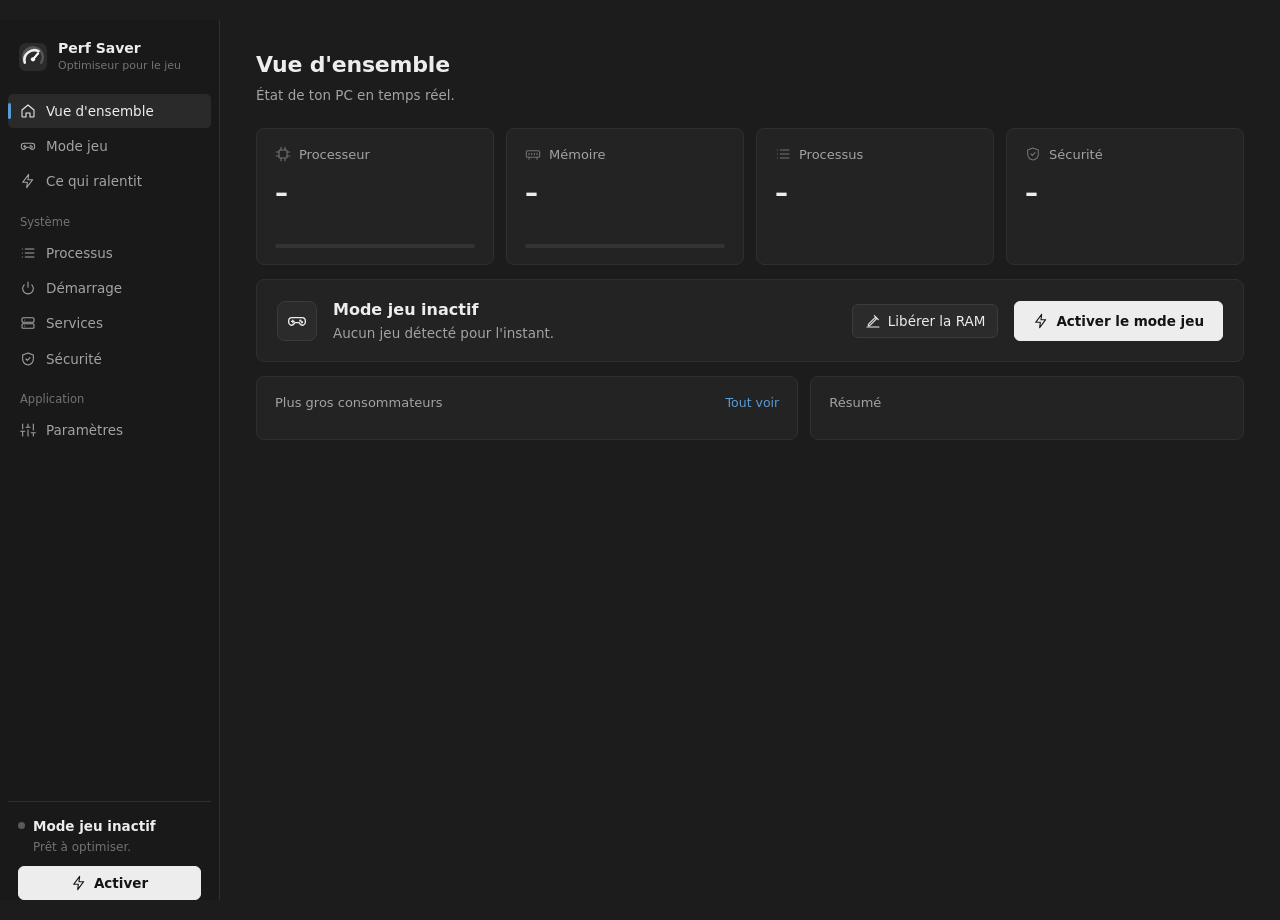
==== ui/index.html @ e9454c26 "Perf Saver 1.1.1 : design sobre, adresse du site - App : palette neutre façon Windows 11 (gris), un " ====
<!doctype html>
<html lang="fr">
<head>
<meta charset="utf-8">
<meta name="viewport" content="width=device-width, initial-scale=1">
<title>Perf Saver</title>
<style>
:root{
  --bg:#1c1c1c;--side:#191919;--panel:#232323;--panel2:#2b2b2b;--hover:#303030;--line:#2f2f2f;--line2:#3b3b3b;
  --text:#ededed;--mute:#a3a3a3;--dim:#737373;
  --acc:#5b9bd5;--acc-d:#4a86bf;--acc-bg:rgba(91,155,213,.12);
  --good:#4caf6e;--warn:#d9a441;--warn-bg:rgba(217,164,65,.1);--bad:#e5484d;--bad-bg:rgba(229,72,77,.1);
  --r:8px;
}
*{box-sizing:border-box}
html,body{margin:0;height:100%;background:var(--bg);color:var(--text);font:13.5px/1.5 "Segoe UI Variable Text","Segoe UI",system-ui,sans-serif;overflow:hidden;-webkit-font-smoothing:antialiased}
::selection{background:var(--acc-bg)}
::-webkit-scrollbar{width:10px;height:10px}::-webkit-scrollbar-thumb{background:#3a3a3a;border-radius:10px;border:3px solid var(--bg)}::-webkit-scrollbar-track{background:transparent}
svg.i{width:16px;height:16px;flex:none;fill:none;stroke:currentColor;stroke-width:1.6;stroke-linecap:round;stroke-linejoin:round}
button{font:inherit;color:var(--text);cursor:pointer;border:1px solid var(--line2);background:var(--panel2);padding:6px 12px;border-radius:6px;display:inline-flex;align-items:center;gap:7px;transition:background .12s,border-color .12s}
button:hover{background:var(--hover)}
button.pri{background:#ededed;color:#141414;border-color:#ededed;font-weight:600}
button.pri:hover{background:#ffffff;border-color:#ffffff}
button.ghost{background:transparent;border-color:transparent;color:var(--mute)}
button.ghost:hover{color:var(--text);background:var(--hover)}
button.danger{color:#f08a8d}
button.danger:hover{background:var(--bad-bg);border-color:#5a3436}
button.sm{padding:3px 9px;font-size:12px;border-radius:5px}
button.icon{padding:5px;border-radius:5px}
button:disabled{opacity:.5;cursor:default}
button:focus-visible,input:focus-visible,select:focus-visible{outline:2px solid var(--acc);outline-offset:1px}
input[type=text]{background:var(--panel);border:1px solid var(--line2);color:var(--text);padding:6px 10px 6px 32px;border-radius:6px;font:inherit;width:260px;outline:none}
input[type=text]:focus{border-color:var(--acc)}
select{background:var(--panel);border:1px solid var(--line2);color:var(--text);padding:6px 10px;border-radius:6px;font:inherit;outline:none}
.app{display:grid;grid-template-columns:220px 1fr;height:100vh}

nav{background:var(--side);border-right:1px solid var(--line);padding:16px 8px;display:flex;flex-direction:column;gap:1px}
.brand{display:flex;align-items:center;gap:10px;padding:2px 10px 18px}
.brand b{font-size:14px;font-weight:600}
.brand small{display:block;color:var(--dim);font-size:11px;font-weight:400;margin-top:-1px}
.navlbl{color:var(--dim);font-size:11.5px;font-weight:500;padding:14px 12px 4px}
nav a{position:relative;display:flex;align-items:center;gap:10px;padding:7px 12px;border-radius:5px;color:var(--mute);cursor:pointer;user-select:none}
nav a:hover{background:#242424;color:var(--text)}
nav a.on{background:#2a2a2a;color:var(--text)}
nav a.on:before{content:"";position:absolute;left:0;top:9px;bottom:9px;width:3px;border-radius:3px;background:var(--acc)}
nav a .badge{margin-left:auto}
.badge{background:#3a3a3a;color:var(--text);border-radius:9px;padding:0 6px;font-size:11px;font-weight:600;line-height:17px;min-width:18px;text-align:center}
.badge.alert{background:var(--bad);color:#fff}
.gmpill{margin-top:auto;border-top:1px solid var(--line);padding:14px 10px 4px}
.gmpill .t{display:flex;align-items:center;gap:8px;font-weight:600}
.dot{width:7px;height:7px;border-radius:50%;background:#5a5a5a}
.dot.on{background:var(--good)}
.gmpill p{margin:2px 0 10px 15px;color:var(--dim);font-size:12px}
.gmpill button{width:100%;justify-content:center}

main{overflow:auto}
.page{padding:28px 36px 44px;max-width:1240px}
.head{display:flex;align-items:flex-end;gap:16px;margin-bottom:22px}
.head h1{font-size:22px;font-weight:600;margin:0;letter-spacing:-.2px}
.head p{color:var(--mute);margin:4px 0 0}
.head .sp{flex:1}
.grid{display:grid;gap:12px}
.g4{grid-template-columns:repeat(4,1fr)}
.g2{grid-template-columns:1.25fr 1fr}
.card{background:var(--panel);border:1px solid var(--line);border-radius:var(--r);padding:16px 18px}
.card.flush{padding:0;overflow:hidden}
.ctitle{display:flex;align-items:center;gap:8px;margin:0 0 10px;font-size:13px;color:var(--mute);font-weight:500}
.ctitle .sp{flex:1}
.ctitle svg{color:var(--dim)}
.stat .v{font-size:26px;font-weight:600;letter-spacing:-.4px;font-variant-numeric:tabular-nums}
.stat .s{color:var(--dim);font-size:12px;margin-top:1px}
.bar{height:4px;background:#333;border-radius:3px;overflow:hidden;margin-top:12px}
.bar i{display:block;height:100%;background:#cfcfcf;transition:width .5s ease}
.bar i.w{background:var(--warn)}.bar i.b{background:var(--bad)}
.hero{display:flex;align-items:center;gap:16px;padding:18px 20px}
.hero .ic{width:40px;height:40px;border-radius:8px;background:var(--panel2);border:1px solid var(--line2);display:grid;place-items:center;color:var(--text)}
.hero .ic svg{width:20px;height:20px}
.hero h2{margin:0;font-size:16px;font-weight:600}
.hero p{margin:1px 0 0;color:var(--mute)}
.hero .sp{flex:1}
.big{padding:9px 18px;font-size:13.5px;border-radius:6px}
.row{display:flex;align-items:center;gap:10px;flex-wrap:wrap}
.sp{flex:1}
.search{position:relative}
.search svg{position:absolute;left:10px;top:50%;transform:translateY(-50%);color:var(--dim)}

table{width:100%;border-collapse:collapse}
th{text-align:left;color:var(--dim);font-weight:500;font-size:12px;padding:9px 14px;border-bottom:1px solid var(--line);cursor:pointer;user-select:none;position:sticky;top:0;background:var(--panel);white-space:nowrap}
th:hover{color:var(--text)}
th.s{color:var(--text)}th.s:after{content:" ↓"}th.s.asc:after{content:" ↑"}
td{padding:8px 14px;border-bottom:1px solid #2a2a2a;vertical-align:middle}
tbody tr:hover td{background:#272727}
tbody tr:last-child td{border-bottom:0}
.num{text-align:right;font-variant-numeric:tabular-nums;white-space:nowrap}
.nm{font-weight:500}
.path{color:var(--dim);font-size:11.5px;word-break:break-all}
.acts{display:flex;gap:4px;justify-content:flex-end;opacity:.5;transition:opacity .12s}
tr:hover .acts,.item:hover .acts{opacity:1}
.tag{display:inline-flex;align-items:center;gap:6px;font-size:11.5px;color:var(--mute);white-space:nowrap;line-height:18px}
.tag:before{content:"";width:6px;height:6px;border-radius:50%;background:#5f5f5f}
.t-jeu{color:var(--text)}.t-jeu:before{background:var(--good)}
.t-inutile:before{background:var(--bad)}
.t-materiel:before{background:var(--warn)}
.t-appli:before{background:#8a8a8a}.t-launcher:before{background:#8a8a8a}.t-systeme{color:var(--dim)}.t-systeme:before{background:#444}
.alert{color:#f08a8d;font-size:12px;display:flex;gap:6px;align-items:center;margin-top:2px}
.alert svg{width:13px;height:13px}
.list{display:flex;flex-direction:column}
.item{display:flex;align-items:center;gap:12px;padding:10px 2px;border-bottom:1px solid #2a2a2a}
.item:last-child{border-bottom:0}
.item .grow{flex:1;min-width:0}
.item .meta{color:var(--mute);font-size:12px}
label.item{cursor:pointer}
.sw{position:relative;width:38px;height:20px;flex:none}
.sw input{opacity:0;width:0;height:0;position:absolute}
.sw span{position:absolute;inset:0;background:transparent;border:1px solid #8a8a8a;border-radius:20px;transition:.15s;cursor:pointer}
.sw span:before{content:"";position:absolute;width:12px;height:12px;left:3px;top:3px;background:#cfcfcf;border-radius:50%;transition:.15s}
.sw input:checked+span{background:var(--acc);border-color:var(--acc)}
.sw input:checked+span:before{transform:translateX(18px);background:#141414}
.sw input:disabled+span{opacity:.5}
input[type=checkbox]{accent-color:var(--acc);width:15px;height:15px;flex:none;margin:0}
.sec{margin:24px 0 8px;font-weight:600;font-size:13.5px;display:flex;align-items:center;gap:8px}
.sec .n{color:var(--dim);font-weight:400}
.subsec{color:var(--dim);font-size:12px;font-weight:500;padding:14px 2px 2px}
.subsec:first-child{padding-top:0}
.ok{color:var(--mute)}
.ok svg{color:var(--good)}
.empty{color:var(--mute);padding:14px 2px;display:flex;align-items:center;gap:8px}
.notice{display:flex;gap:10px;padding:12px 14px;border-radius:var(--r);border:1px solid var(--line);color:var(--mute);font-size:12.5px;margin-top:16px}
.notice svg{color:var(--mute);margin-top:2px}
.report{margin-top:14px;border-top:1px solid var(--line);padding-top:12px;display:flex;flex-direction:column;gap:4px;font-size:12.5px;color:var(--mute)}
.report:empty{display:none}
.report div{display:flex;gap:8px;align-items:flex-start}
.report svg{width:14px;height:14px;margin-top:2px}
.report .k svg{color:var(--good)}.report .e svg{color:var(--bad)}
.spin{display:inline-block;width:13px;height:13px;border:2px solid #444;border-top-color:var(--text);border-radius:50%;animation:r .8s linear infinite;flex:none}
@keyframes r{to{transform:rotate(360deg)}}
.hidden{display:none!important}
.upd{display:flex;align-items:center;gap:14px;margin:18px 36px 0;padding:11px 14px;border-radius:var(--r);background:var(--panel);border:1px solid var(--line2)}
.upd .ic{color:var(--acc);display:grid;place-items:center}
.upd b{display:block;font-weight:600}#updS{color:var(--mute);font-size:12.5px}
.toast{position:fixed;right:22px;bottom:22px;background:#2b2b2b;border:1px solid var(--line2);padding:10px 14px;border-radius:8px;max-width:420px;box-shadow:0 8px 28px rgba(0,0,0,.45);opacity:0;transform:translateY(6px);transition:.2s;pointer-events:none;white-space:pre-line;display:flex;gap:10px;z-index:50}
.toast.show{opacity:1;transform:none}
.toast svg{color:var(--good);margin-top:2px}.toast.err svg{color:var(--bad)}
.kv{display:grid;grid-template-columns:170px 1fr;gap:8px 16px;font-size:13px}
.kv span:nth-child(odd){color:var(--mute)}
a.link{color:var(--acc);text-decoration:none;cursor:pointer;font-size:12.5px}a.link:hover{text-decoration:underline}
code{font-family:"Cascadia Code",Consolas,monospace;font-size:12px;background:var(--panel2);padding:1px 5px;border-radius:4px}

.modal{position:fixed;inset:0;background:rgba(0,0,0,.6);display:grid;place-items:center;z-index:40}
.dlg{width:min(620px,92vw);max-height:88vh;display:flex;flex-direction:column;background:#262626;border:1px solid var(--line2);border-radius:10px;box-shadow:0 24px 60px rgba(0,0,0,.5)}
.dlg header{padding:22px 24px 6px;display:flex;gap:14px;align-items:center}
.dlg header h2{margin:0;font-size:17px;font-weight:600}
.dlg header p{margin:2px 0 0;color:var(--mute)}
.dlg .body{padding:10px 24px;overflow:auto;color:#d0d0d0;font-size:13px}
.dlg .body h4{margin:14px 0 4px;color:var(--text);font-size:13px;font-weight:600}
.dlg .body p{margin:0 0 6px}
.dlg footer{padding:14px 24px 18px;display:flex;gap:10px;align-items:center;border-top:1px solid var(--line)}
.legalbox{border:1px solid var(--line);border-radius:6px;padding:4px 16px 10px;background:#1e1e1e;max-height:46vh;overflow:auto}
</style>
</head>
<body>
<svg width="0" height="0" style="position:absolute">
  <defs>
    <symbol id="i-home" viewBox="0 0 24 24"><path d="M3 10.5 12 3l9 7.5V20a1 1 0 0 1-1 1h-5v-6H9v6H4a1 1 0 0 1-1-1z"/></symbol>
    <symbol id="i-game" viewBox="0 0 24 24"><path d="M6 8h12a4 4 0 0 1 4 4v1.5a3.5 3.5 0 0 1-6.3 2.1L14.5 14h-5l-1.2 1.6A3.5 3.5 0 0 1 2 13.5V12a4 4 0 0 1 4-4z"/><path d="M7 11v3M5.5 12.5h3"/><circle cx="16" cy="11.5" r=".6"/><circle cx="18" cy="13.5" r=".6"/></symbol>
    <symbol id="i-bolt" viewBox="0 0 24 24"><path d="M13 2 4 14h7l-1 8 9-12h-7z"/></symbol>
    <symbol id="i-warn" viewBox="0 0 24 24"><path d="M12 3 2 20h20z"/><path d="M12 10v4M12 17.2v.1"/></symbol>
    <symbol id="i-list" viewBox="0 0 24 24"><path d="M8 6h13M8 12h13M8 18h13M3.5 6h.01M3.5 12h.01M3.5 18h.01"/></symbol>
    <symbol id="i-power" viewBox="0 0 24 24"><path d="M12 3v8"/><path d="M6.3 7.2a8 8 0 1 0 11.4 0"/></symbol>
    <symbol id="i-cog" viewBox="0 0 24 24"><circle cx="12" cy="12" r="3"/><path d="M19.4 15a1.7 1.7 0 0 0 .3 1.8l.1.1a2 2 0 1 1-2.8 2.8l-.1-.1a1.7 1.7 0 0 0-1.8-.3 1.7 1.7 0 0 0-1 1.5V21a2 2 0 0 1-4 0v-.1a1.7 1.7 0 0 0-1.1-1.5 1.7 1.7 0 0 0-1.8.3l-.1.1a2 2 0 1 1-2.8-2.8l.1-.1a1.7 1.7 0 0 0 .3-1.8 1.7 1.7 0 0 0-1.5-1H3a2 2 0 0 1 0-4h.1a1.7 1.7 0 0 0 1.5-1.1 1.7 1.7 0 0 0-.3-1.8l-.1-.1a2 2 0 1 1 2.8-2.8l.1.1a1.7 1.7 0 0 0 1.8.3H9a1.7 1.7 0 0 0 1-1.5V3a2 2 0 0 1 4 0v.1a1.7 1.7 0 0 0 1 1.5 1.7 1.7 0 0 0 1.8-.3l.1-.1a2 2 0 1 1 2.8 2.8l-.1.1a1.7 1.7 0 0 0-.3 1.8V9a1.7 1.7 0 0 0 1.5 1H21a2 2 0 0 1 0 4h-.1a1.7 1.7 0 0 0-1.5 1z"/></symbol>
    <symbol id="i-server" viewBox="0 0 24 24"><rect x="3" y="4" width="18" height="7" rx="1.5"/><rect x="3" y="13" width="18" height="7" rx="1.5"/><path d="M7 7.5h.01M7 16.5h.01"/></symbol>
    <symbol id="i-shield" viewBox="0 0 24 24"><path d="M12 3 4 6v6c0 4.5 3.4 8 8 9 4.6-1 8-4.5 8-9V6z"/><path d="m9 12 2 2 4-4"/></symbol>
    <symbol id="i-sliders" viewBox="0 0 24 24"><path d="M4 21v-7M4 10V3M12 21v-9M12 8V3M20 21v-5M20 12V3M1 14h6M9 8h6M17 16h6"/></symbol>
    <symbol id="i-folder" viewBox="0 0 24 24"><path d="M3 7a2 2 0 0 1 2-2h4l2 2h8a2 2 0 0 1 2 2v8a2 2 0 0 1-2 2H5a2 2 0 0 1-2-2z"/></symbol>
    <symbol id="i-up" viewBox="0 0 24 24"><path d="M12 19V5M5 12l7-7 7 7"/></symbol>
    <symbol id="i-x" viewBox="0 0 24 24"><path d="M18 6 6 18M6 6l12 12"/></symbol>
    <symbol id="i-check" viewBox="0 0 24 24"><path d="M20 6 9 17l-5-5"/></symbol>
    <symbol id="i-cpu" viewBox="0 0 24 24"><rect x="6" y="6" width="12" height="12" rx="1.5"/><path d="M9 2v4M15 2v4M9 18v4M15 18v4M2 9h4M2 15h4M18 9h4M18 15h4"/></symbol>
    <symbol id="i-mem" viewBox="0 0 24 24"><rect x="2" y="7" width="20" height="10" rx="1.5"/><path d="M6 11v2M10 11v2M14 11v2M18 11v2M6 17v3M18 17v3"/></symbol>
    <symbol id="i-search" viewBox="0 0 24 24"><circle cx="11" cy="11" r="7"/><path d="m20 20-3.5-3.5"/></symbol>
    <symbol id="i-refresh" viewBox="0 0 24 24"><path d="M21 12a9 9 0 1 1-2.6-6.4L21 8"/><path d="M21 3v5h-5"/></symbol>
    <symbol id="i-sweep" viewBox="0 0 24 24"><path d="M3 21h18"/><path d="m14 4 6 6"/><path d="M5 17 15.5 6.5l2 2L7 19H5z"/></symbol>
    <symbol id="i-doc" viewBox="0 0 24 24"><path d="M14 3H6a1 1 0 0 0-1 1v16a1 1 0 0 0 1 1h12a1 1 0 0 0 1-1V8z"/><path d="M14 3v5h5M8 13h8M8 17h6"/></symbol>
    <symbol id="i-update" viewBox="0 0 24 24"><path d="M21 12a9 9 0 1 1-3-6.7L21 8"/><path d="M21 3v5h-5"/><path d="M12 8v5l3 2"/></symbol>
    <symbol id="i-gauge" viewBox="0 0 24 24"><path d="M4.2 18a9 9 0 1 1 15.6 0"/><path d="m12 13 4-5"/><circle cx="12" cy="13" r="1.4"/></symbol>
  </defs>
</svg>
<svg width="0" height="0"></svg>

<div class="app">
  <nav>
    <div class="brand">
      <svg width="30" height="30" viewBox="0 0 64 64"><rect x="2" y="2" width="60" height="60" rx="15" fill="#2b2b2b"/><path d="M14.5 44A21 21 0 1 1 49.5 44" fill="none" stroke="#555" stroke-width="5.5" stroke-linecap="round"/><path d="M14.5 44A21 21 0 0 1 43.8 19.6" fill="none" stroke="#ededed" stroke-width="5.5" stroke-linecap="round"/><path d="M32 37 43 24" stroke="#fff" stroke-width="4.5" stroke-linecap="round"/><circle cx="32" cy="37" r="4.6" fill="#fff"/></svg>
      <div><b>Perf Saver</b><small id="ver">Optimiseur pour le jeu</small></div>
    </div>
    <a data-v="home" class="on"><svg class="i"><use href="#i-home"/></svg>Vue d'ensemble</a>
    <a data-v="game"><svg class="i"><use href="#i-game"/></svg>Mode jeu</a>
    <a data-v="issues"><svg class="i"><use href="#i-bolt"/></svg>Ce qui ralentit <span id="bIssues" class="badge hidden"></span></a>
    <div class="navlbl">Système</div>
    <a data-v="procs"><svg class="i"><use href="#i-list"/></svg>Processus</a>
    <a data-v="startup"><svg class="i"><use href="#i-power"/></svg>Démarrage</a>
    <a data-v="services"><svg class="i"><use href="#i-server"/></svg>Services</a>
    <a data-v="security"><svg class="i"><use href="#i-shield"/></svg>Sécurité <span id="bSec" class="badge alert hidden"></span></a>
    <div class="navlbl">Application</div>
    <a data-v="settings"><svg class="i"><use href="#i-sliders"/></svg>Paramètres</a>
    <div class="gmpill">
      <div class="t"><span class="dot" id="gmDot"></span><span id="gmPillTxt">Mode jeu inactif</span></div>
      <p id="gmPillSub">Prêt à optimiser.</p>
      <button class="pri" id="gmPillBtn"><svg class="i"><use href="#i-bolt"/></svg><span>Activer</span></button>
    </div>
  </nav>
  <main>
    <div class="upd hidden" id="upd">
      <div class="ic"><svg class="i"><use href="#i-update"/></svg></div>
      <div class="grow" style="flex:1"><b id="updT">Mise à jour disponible</b><span id="updS"></span></div>
      <button class="ghost sm" id="updLater">Plus tard</button>
      <button class="pri" id="updGo"><svg class="i"><use href="#i-update"/></svg><span>Mettre à jour</span></button>
    </div>

    <!-- VUE D'ENSEMBLE -->
    <section class="page" id="v-home">
      <div class="head"><div><h1>Vue d'ensemble</h1><p>État de ton PC en temps réel.</p></div></div>
      <div class="grid g4">
        <div class="card stat"><div class="ctitle"><svg class="i"><use href="#i-cpu"/></svg>Processeur</div><div class="v" id="cpu">–</div><div class="s" id="cpuTxt">&nbsp;</div><div class="bar"><i id="cpuBar" style="width:0"></i></div></div>
        <div class="card stat"><div class="ctitle"><svg class="i"><use href="#i-mem"/></svg>Mémoire</div><div class="v" id="ram">–</div><div class="s" id="ramTxt">&nbsp;</div><div class="bar"><i id="ramBar" style="width:0"></i></div></div>
        <div class="card stat"><div class="ctitle"><svg class="i"><use href="#i-list"/></svg>Processus</div><div class="v" id="nproc">–</div><div class="s" id="nprocTxt">&nbsp;</div></div>
        <div class="card stat"><div class="ctitle"><svg class="i"><use href="#i-shield"/></svg>Sécurité</div><div class="v" id="secV">–</div><div class="s" id="secTxt">&nbsp;</div></div>
      </div>
      <div class="card hero" style="margin-top:14px">
        <div class="ic"><svg class="i"><use href="#i-game"/></svg></div>
        <div><h2 id="heroT">Mode jeu inactif</h2><p id="heroS">Aucun jeu détecté pour l'instant.</p></div>
        <div class="sp"></div>
        <button id="btnRam"><svg class="i"><use href="#i-sweep"/></svg><span>Libérer la RAM</span></button>
        <button class="pri big" id="heroBtn"><svg class="i"><use href="#i-bolt"/></svg><span>Activer le mode jeu</span></button>
      </div>
      <div class="grid g2" style="margin-top:14px">
        <div class="card"><div class="ctitle">Plus gros consommateurs<span class="sp"></span><a class="link" data-go="procs">Tout voir</a></div><div class="list" id="topList"></div></div>
        <div class="card"><div class="ctitle">Résumé</div><div class="list" id="summary"></div></div>
      </div>
    </section>

    <!-- MODE JEU -->
    <section class="page hidden" id="v-game">
      <div class="head"><div><h1>Mode jeu</h1><p>Choisis ce qui est fermé ou mis en pause pendant que tu joues. Tout est restauré à la désactivation.</p></div></div>
      <div class="card">
        <div class="row">
          <span class="dot" id="gmDot2"></span><b id="gmState2" style="font-size:15px">Mode jeu inactif</b>
          <div class="sp"></div>
          <button id="gmOff" class="hidden"><svg class="i"><use href="#i-refresh"/></svg>Désactiver et restaurer</button>
          <button class="pri big" id="gmOn"><svg class="i"><use href="#i-bolt"/></svg><span>Activer le mode jeu</span></button>
        </div>
        <div class="report" id="gmReport"></div>
      </div>
      <div class="grid g2" style="margin-top:14px">
        <div class="card"><div class="ctitle">Applications à fermer<span class="sp"></span><span id="gmSel"></span></div><div class="list" id="gmApps"></div></div>
        <div>
          <div class="card">
            <div class="ctitle">Optimisations</div>
            <div class="list">
              <label class="item"><span class="sw"><input type="checkbox" id="oPower" checked><span></span></span><div class="grow"><span class="nm">Alimentation hautes performances</span><div class="meta">Le processeur reste à sa fréquence maximale.</div></div></label>
              <label class="item"><span class="sw"><input type="checkbox" id="oBoost" checked><span></span></span><div class="grow"><span class="nm">Priorité haute pour le jeu</span><div class="meta">Jeux installés via Steam, Epic, Riot, Xbox, EA, Ubisoft…</div></div></label>
              <label class="item"><span class="sw"><input type="checkbox" id="oLower" checked><span></span></span><div class="grow"><span class="nm">Arrière-plan en priorité basse</span><div class="meta">Les applis gardées ouvertes passent derrière le jeu.</div></div></label>
              <label class="item"><span class="sw"><input type="checkbox" id="oTrim" checked><span></span></span><div class="grow"><span class="nm">Libérer la RAM</span><div class="meta">Vide la mémoire inutilisée des autres programmes.</div></div></label>
            </div>
          </div>
          <div class="card" style="margin-top:14px">
            <div class="ctitle">Services mis en pause</div>
            <div class="list" id="gmSvcs"><div class="empty"><span class="spin"></span>Chargement…</div></div>
          </div>
        </div>
      </div>
    </section>

    <!-- CE QUI RALENTIT -->
    <section class="page hidden" id="v-issues">
      <div class="head"><div><h1>Ce qui ralentit</h1><p>Programmes, démarrage et services qui peuvent coûter des FPS.</p></div><div class="sp"></div><button id="issRefresh"><svg class="i"><use href="#i-refresh"/></svg>Analyser</button></div>
      <div id="issues"><div class="empty"><span class="spin"></span>Analyse…</div></div>
    </section>

    <!-- PROCESSUS -->
    <section class="page hidden" id="v-procs">
      <div class="head"><div><h1>Processus</h1><p>Regroupés par programme. Clique sur un en-tête pour trier.</p></div></div>
      <div class="row" style="margin-bottom:12px">
        <div class="search"><svg class="i"><use href="#i-search"/></svg><input type="text" id="pSearch" placeholder="Rechercher un programme…"></div>
        <select id="pCat">
          <option value="!systeme">Hors Windows</option><option value="">Tous</option>
          <option value="jeu">Jeux</option><option value="inutile">Inutiles</option><option value="appli">Applications</option>
          <option value="materiel">Matériel / RGB</option><option value="launcher">Launchers</option>
          <option value="autre">Autres</option><option value="systeme">Windows</option>
        </select>
        <div class="sp"></div><span class="path" id="pCount"></span>
      </div>
      <div class="card flush">
        <table>
          <thead><tr>
            <th data-s="name">Programme</th><th data-s="category">Catégorie</th>
            <th data-s="cpu" class="num">CPU</th><th data-s="mem_mb" class="num s">Mémoire</th><th data-s="count" class="num">Instances</th><th></th>
          </tr></thead>
          <tbody id="pBody"></tbody>
        </table>
      </div>
    </section>

    <!-- DEMARRAGE -->
    <section class="page hidden" id="v-startup">
      <div class="head"><div><h1>Démarrage</h1><p>Programmes lancés avec Windows. Même réglage que le Gestionnaire des tâches, réversible à tout moment.</p></div></div>
      <div class="card"><div class="list" id="suList"></div></div>
    </section>

    <!-- SERVICES -->
    <section class="page hidden" id="v-services">
      <div class="head"><div><h1>Services</h1><p>Un service arrêté ici redémarre avec Windows. Les services essentiels ne sont pas affichés.</p></div><div class="sp"></div><button id="svRefresh"><svg class="i"><use href="#i-refresh"/></svg>Actualiser</button></div>
      <div class="sec">Services Windows non essentiels pour le jeu</div>
      <div class="card"><div class="list" id="svGame"></div></div>
      <div class="sec">Services installés par des logiciels</div>
      <div class="card"><div class="list" id="svThird"></div></div>
    </section>

    <!-- SECURITE -->
    <section class="page hidden" id="v-security">
      <div class="head"><div><h1>Sécurité</h1><p>Faux processus système, noms imités, programmes lancés depuis des dossiers temporaires.</p></div><div class="sp"></div><button id="secRefresh"><svg class="i"><use href="#i-refresh"/></svg>Analyser</button></div>
      <div id="secOut"><div class="empty"><span class="spin"></span>Analyse…</div></div>
      <div class="notice"><svg class="i"><use href="#i-warn"/></svg><div>Cette vérification repère des signes courants mais ne remplace pas un antivirus. En cas de doute, lance une analyse complète avec Microsoft Defender.</div></div>
    </section>

    <!-- PARAMETRES -->
    <section class="page hidden" id="v-settings">
      <div class="head"><div><h1>Paramètres</h1><p>Comportement de l'application.</p></div></div>
      <div class="card">
        <div class="list">
          <label class="item"><span class="sw"><input type="checkbox" id="sAuto"><span></span></span><div class="grow"><span class="nm">Lancer Perf Saver au démarrage de Windows</span><div class="meta">Démarre discrètement dans la zone de notification (icône près de l'horloge).</div></div></label>
          <label class="item"><span class="sw"><input type="checkbox" id="sUpd" checked><span></span></span><div class="grow"><span class="nm">Rechercher les mises à jour automatiquement</span><div class="meta" id="updStatus">Au lancement puis toutes les 6 heures. Rien n'est installé sans ton accord.</div></div><button class="sm" id="updCheck" type="button"><svg class="i"><use href="#i-refresh"/></svg>Vérifier</button></label>
          <div class="item"><svg class="i" style="color:var(--mute)"><use href="#i-x"/></svg><div class="grow"><span class="nm">Fermer la fenêtre</span><div class="meta">Perf Saver reste disponible dans la zone de notification. Pour quitter : clic droit sur l'icône › Quitter.</div></div></div>
        </div>
      </div>
      <div class="sec">À propos</div>
      <div class="card">
        <div class="kv">
          <span>Version</span><span id="aVer">–</span>
          <span>Données locales</span><span><code id="aData">–</code></span>
          <span>Données envoyées</span><span>Aucune donnée personnelle. Seule connexion : la lecture du numéro de la dernière version (désactivable ci-dessus).</span>
          <span>Licence</span><span>MIT — logiciel gratuit fourni « en l'état », sans garantie</span>
        </div>
        <div class="row" style="margin-top:14px"><button id="showTerms"><svg class="i"><use href="#i-doc"/></svg>Conditions d'utilisation</button></div>
      </div>
      <p class="path" style="margin-top:16px">Perf Saver n'est affilié ni à Microsoft ni aux éditeurs des logiciels cités. Les noms de produits appartiennent à leurs propriétaires respectifs.</p>
    </section>

  </main>
</div>

<!-- Conditions + démarrage auto (premier lancement) -->
<div class="modal hidden" id="mTerms">
  <div class="dlg">
    <header><svg width="40" height="40" viewBox="0 0 64 64"><rect x="2" y="2" width="60" height="60" rx="15" fill="#333"/><path d="M14.5 44A21 21 0 1 1 49.5 44" fill="none" stroke="#555" stroke-width="5.5" stroke-linecap="round"/><path d="M14.5 44A21 21 0 0 1 43.8 19.6" fill="none" stroke="#ededed" stroke-width="5.5" stroke-linecap="round"/><path d="M32 37 43 24" stroke="#fff" stroke-width="4.5" stroke-linecap="round"/><circle cx="32" cy="37" r="4.6" fill="#fff"/></svg>
      <div><h2>Bienvenue dans Perf Saver</h2><p>Merci de lire et d'accepter les conditions d'utilisation.</p></div></header>
    <div class="body">
      <div class="legalbox" id="termsText">
        <h4>1. Objet</h4>
        <p>Perf Saver est un logiciel gratuit qui affiche les programmes et services de Windows et permet, à la demande de l'utilisateur, de fermer des programmes, de mettre en pause des services, de modifier des priorités, le mode d'alimentation et les programmes lancés au démarrage.</p>
        <h4>2. Absence de garantie</h4>
        <p>Le logiciel est fourni « en l'état », sans garantie d'aucune sorte, expresse ou implicite, notamment de bon fonctionnement, d'adéquation à un usage particulier, de gain de performances ou d'absence d'erreur. Les classements et alertes affichés (« inutile », « suspect »…) sont indicatifs et peuvent être erronés.</p>
        <h4>3. Responsabilité de l'utilisateur</h4>
        <p>Chaque action (fermeture d'un programme, arrêt d'un service, désactivation au démarrage, changement de priorité ou d'alimentation) est déclenchée par l'utilisateur, qui en est seul responsable. Fermer un programme peut entraîner la perte de travail non enregistré. L'utilisateur s'engage à vérifier ce qu'il ferme et à respecter les conditions d'utilisation des jeux et logiciels qu'il utilise.</p>
        <h4>4. Limitation de responsabilité</h4>
        <p>Dans toute la mesure permise par la loi applicable, l'auteur de Perf Saver ne pourra être tenu responsable d'aucun dommage direct ou indirect résultant de l'utilisation ou de l'impossibilité d'utiliser le logiciel, notamment perte de données, dysfonctionnement du système, perte de partie, sanction d'un éditeur de jeu ou dommage matériel. Rien dans ces conditions n'exclut une responsabilité qui ne peut pas l'être légalement.</p>
        <h4>5. Données personnelles</h4>
        <p>Perf Saver fonctionne en local et ne collecte, ne transmet ni ne vend aucune donnée personnelle. Sa seule connexion réseau est la vérification des mises à jour : une requête vers le site de Perf Saver pour lire le numéro de la dernière version (aucun identifiant n'est envoyé ; l'hébergeur voit l'adresse IP comme pour toute visite). Elle peut être désactivée dans Paramètres. Les réglages sont enregistrés uniquement sur ton PC, dans <code>%LOCALAPPDATA%\PerfSaver</code>, que tu peux supprimer à tout moment.</p>
        <h4>6. Marques</h4>
        <p>Perf Saver n'est affilié à aucun éditeur cité (Microsoft, Valve, Corsair…). Les noms cités le sont uniquement pour identifier les programmes.</p>
        <h4>7. Licence</h4>
        <p>Le logiciel est distribué sous licence MIT. En l'utilisant, tu acceptes ces conditions. Si tu ne les acceptes pas, n'utilise pas le logiciel et désinstalle-le.</p>
      </div>
      <label class="item" style="margin-top:12px" id="termsChkRow"><input type="checkbox" id="termsChk"><div class="grow">J'ai lu et j'accepte les conditions d'utilisation.</div></label>
    </div>
    <footer><div class="sp"></div><button class="ghost" id="termsQuit">Refuser et quitter</button><button class="pri" id="termsOk" disabled>Accepter</button></footer>
  </div>
</div>

<div class="modal hidden" id="mAuto">
  <div class="dlg" style="width:min(460px,92vw)">
    <header><div class="hero" style="padding:0;background:none;border:0"><div class="ic"><svg class="i"><use href="#i-power"/></svg></div></div>
      <div><h2>Lancer avec Windows ?</h2><p>Perf Saver démarrera discrètement dans la zone de notification, prêt à activer le mode jeu en un clic.</p></div></header>
    <div class="body"><p class="path">Tu pourras changer ce choix à tout moment dans Paramètres.</p></div>
    <footer><div class="sp"></div><button id="autoNo">Non merci</button><button class="pri" id="autoYes">Oui, lancer au démarrage</button></footer>
  </div>
</div>

<div class="toast" id="toast"><svg class="i"><use href="#i-check"/></svg><span></span></div>

<script>
const T = window.__TAURI__;
const invoke = T.core.invoke;
const $ = id => document.getElementById(id);
const esc = s => String(s ?? "").replace(/[&<>"']/g, c => ({"&":"&amp;","<":"&lt;",">":"&gt;",'"':"&quot;","'":"&#39;"}[c]));
const ic = n => `<svg class="i"><use href="#i-${n}"/></svg>`;
const CAT = {systeme:"Windows",jeu:"Jeu",inutile:"Inutile",materiel:"Matériel / RGB",appli:"Application",launcher:"Launcher",autre:"Autre"};
const tag = c => `<span class="tag t-${c}">${CAT[c]||c}</span>`;
const mb = v => v >= 1024 ? (v/1024).toFixed(1)+" Go" : Math.round(v)+" Mo";
const title = g => g.category==="jeu"||g.category==="systeme"||!g.label ? g.name : g.label;

let snap = null, services = null, startup = null, config = null, view = "home";
let sortKey = "mem_mb", sortDir = -1, busy = false;

function toast(msg, err){
  const t=$("toast"); t.querySelector("span").textContent=msg; t.querySelector("use").setAttribute("href", err?"#i-warn":"#i-check");
  t.className="toast show"+(err?" err":""); clearTimeout(t._h); t._h=setTimeout(()=>t.className="toast"+(err?" err":""),4200);
}
async function call(cmd, args){ try { return await invoke(cmd, args); } catch(e){ toast(String(e), true); throw e; } }
const spinBtn = (b, txt) => { b.disabled = true; b._html = b.innerHTML; b.innerHTML = `<span class="spin"></span><span>${txt}</span>`; };
const unspin = b => { b.disabled = false; if (b._html) b.innerHTML = b._html; };

// ---------- navigation
document.querySelectorAll("nav a[data-v]").forEach(a => a.onclick = () => show(a.dataset.v));
document.addEventListener("click", e => { const g = e.target.closest("[data-go]"); if (g) show(g.dataset.go); });
function show(v){
  view = v;
  document.querySelectorAll("nav a[data-v]").forEach(a => a.classList.toggle("on", a.dataset.v===v));
  document.querySelectorAll("main section").forEach(s => s.classList.toggle("hidden", s.id!=="v-"+v));
  $("v-"+v).parentElement.scrollTop = 0;
  ({game:renderGame, issues:renderIssues, startup:renderStartup, services:renderServices, security:renderSecurity, procs:renderProcs, settings:renderSettings}[v] || (()=>{}))();
}

// ---------- données
async function loadSnap(){ snap = await invoke("get_snapshot"); renderHome(); if (view==="procs") renderProcs(); updateBadges(); }
async function loadServices(force){ if(!services||force) services = await invoke("get_services"); return services; }
async function loadStartup(force){ if(!startup||force) startup = await invoke("get_startup"); return startup; }
setInterval(() => { if (document.visibilityState==="visible" && (view==="home"||view==="procs")) loadSnap().catch(()=>{}); }, 2000);

// ---------- état du mode jeu
function setGmState(on){
  for (const d of ["gmDot","gmDot2"]) $(d).classList.toggle("on", on);
  $("gmPillTxt").textContent = $("gmState2").textContent = $("heroT").textContent = on ? "Mode jeu actif" : "Mode jeu inactif";
  $("gmPillSub").textContent = on ? "Ton PC est optimisé." : "Prêt à optimiser.";
  $("gmPillBtn").querySelector("span").textContent = on ? "Désactiver" : "Activer";
  $("gmPillBtn").className = on ? "" : "pri";
  $("heroBtn").querySelector("span").textContent = on ? "Désactiver le mode jeu" : "Activer le mode jeu";
  $("heroBtn").className = on ? "big" : "pri big";
  $("gmOff").classList.toggle("hidden", !on);
  $("gmOn").querySelector("span").textContent = on ? "Réappliquer" : "Activer le mode jeu";
  invoke("set_tray_state", { active: on }).catch(()=>{});
}
async function toggleGame(){ if (snap && snap.game_mode) return gameOff(); show("game"); }
$("gmPillBtn").onclick = toggleGame; $("heroBtn").onclick = toggleGame;

// ---------- vue d'ensemble
function renderHome(){
  if(!snap) return;
  const ramPct = snap.ram_used_mb/snap.ram_total_mb*100;
  $("cpu").textContent = snap.cpu.toFixed(0)+" %";
  $("cpuTxt").textContent = snap.cores+" cœurs logiques";
  $("cpuBar").style.width = Math.min(100,snap.cpu)+"%"; $("cpuBar").className = snap.cpu>85?"b":snap.cpu>60?"w":"";
  $("ram").textContent = ramPct.toFixed(0)+" %";
  $("ramTxt").textContent = mb(snap.ram_used_mb)+" sur "+mb(snap.ram_total_mb);
  $("ramBar").style.width = ramPct+"%"; $("ramBar").className = ramPct>85?"b":ramPct>70?"w":"";
  const total = snap.groups.reduce((a,g)=>a+g.count,0);
  const nonSys = snap.groups.filter(g=>g.category!=="systeme");
  $("nproc").textContent = total;
  $("nprocTxt").textContent = nonSys.length+" programmes hors Windows";
  const sus = snap.groups.filter(g=>g.alert);
  $("secV").textContent = sus.length ? sus.length+" alerte"+(sus.length>1?"s":"") : "OK";
  $("secV").style.color = sus.length ? "var(--bad)" : "";
  $("secTxt").textContent = sus.length ? "Voir l'onglet Sécurité" : "Aucun processus suspect";
  const games = snap.groups.filter(g=>g.category==="jeu");
  $("heroS").textContent = games.length ? "Jeu détecté : "+games.map(g=>g.name).join(", ") : "Aucun jeu détecté pour l'instant.";
  setGmState(snap.game_mode);
  const top = nonSys.slice().sort((a,b)=>(b.mem_mb/80+b.cpu)-(a.mem_mb/80+a.cpu)).slice(0,6);
  $("topList").innerHTML = top.map(g=>`<div class="item"><div class="grow"><span class="nm">${esc(title(g))}</span> ${tag(g.category)}<div class="meta">${esc(g.name)}${g.count>1?" · "+g.count+" instances":""}</div></div><div class="num" style="width:60px">${g.cpu.toFixed(1)} %</div><div class="num" style="width:70px">${mb(g.mem_mb)}</div></div>`).join("") || `<div class="empty">Rien à signaler.</div>`;
  const cnt = c => snap.groups.filter(g=>g.category===c);
  const line = (label, list) => `<div class="item"><div class="grow">${label}</div><b>${list.length}</b><span class="path" style="width:64px;text-align:right">${mb(list.reduce((a,g)=>a+g.mem_mb,0))}</span></div>`;
  $("summary").innerHTML = line("Applications inutiles ouvertes", cnt("inutile")) + line("Logiciels matériel / RGB", cnt("materiel")) + line("Applications", cnt("appli")) + line("Launchers de jeux", cnt("launcher"));
}
$("btnRam").onclick = async () => {
  const b = $("btnRam"); spinBtn(b, "Nettoyage…");
  try { const f = await call("free_ram"); toast("Mémoire libérée : "+mb(f)); loadSnap(); } finally { unspin(b); }
};

// ---------- mode jeu
const KILLABLE = ["inutile","materiel","appli","launcher","autre"];
async function renderGame(){
  if(!config) config = await invoke("get_config");
  if(!snap) await loadSnap();
  const saved = new Set((config.kill||[]).map(s=>s.toLowerCase()));
  const hasSaved = (config.kill||[]).length>0;
  const prev = new Set([...document.querySelectorAll("#gmApps input:checked")].map(i=>i.value.toLowerCase()));
  const first = !$("gmApps").dataset.done;
  const order = {inutile:0,materiel:1,appli:2,launcher:3,autre:4};
  const groups = snap.groups.filter(g=>KILLABLE.includes(g.category)).sort((a,b)=>order[a.category]-order[b.category]||b.mem_mb-a.mem_mb);
  const heads = {inutile:"Inutiles pendant le jeu",materiel:"Matériel / RGB — l'éclairage restera figé",appli:"Applications",launcher:"Launchers — garde celui de ton jeu",autre:"Autres programmes"};
  let html = "", last = "";
  for (const g of groups){
    if (g.category!==last){ html += `<div class="subsec">${heads[g.category]}</div>`; last=g.category; }
    const k = g.name.toLowerCase();
    const checked = first ? (hasSaved ? saved.has(k) : g.category==="inutile") : prev.has(k);
    html += `<label class="item"><input type="checkbox" value="${esc(g.name)}" ${checked?"checked":""}><div class="grow"><span class="nm">${esc(title(g))}</span><div class="meta">${esc(g.name)}${g.count>1?" · "+g.count+" instances":""}</div></div><span class="num path">${mb(g.mem_mb)}</span></label>`;
  }
  $("gmApps").innerHTML = html || `<div class="empty ok">${ic("check")}Aucune application à fermer.</div>`;
  $("gmApps").dataset.done = "1"; countSel();
  if (config.options){ $("oPower").checked=config.options.power; $("oBoost").checked=config.options.boost_games; $("oLower").checked=config.options.lower_background; $("oTrim").checked=config.options.trim; }
  const sv = await loadServices();
  const savedSv = new Set((config.services||[]).map(s=>s.toLowerCase()));
  const list = sv.filter(s=>s.gaming_note && s.running);
  $("gmSvcs").innerHTML = list.map(s=>{
    const ch = (config.services||[]).length ? savedSv.has(s.name.toLowerCase()) : s.name.toLowerCase()!=="spooler";
    return `<label class="item"><input type="checkbox" value="${esc(s.name)}" ${ch?"checked":""}><div class="grow"><span class="nm">${esc(s.display)}</span><div class="meta">${esc(s.gaming_note)}</div></div></label>`;
  }).join("") || `<div class="empty ok">${ic("check")}Aucun service superflu en cours.</div>`;
}
function countSel(){ const n = document.querySelectorAll("#gmApps input:checked").length; $("gmSel").textContent = n ? n+" sélectionnée"+(n>1?"s":"") : ""; }
$("gmApps").onchange = countSel;
const rline = (ok, txt) => `<div class="${ok?"k":"e"}">${ic(ok?"check":"x")}<span>${esc(txt)}</span></div>`;
async function gameOn(){
  if (busy) return; busy = true;
  const btn = $("gmOn"); spinBtn(btn, "Optimisation…");
  const req = {
    kill: [...document.querySelectorAll("#gmApps input:checked")].map(i=>i.value),
    services: [...document.querySelectorAll("#gmSvcs input:checked")].map(i=>i.value),
    options: { power:$("oPower").checked, trim:$("oTrim").checked, boost_games:$("oBoost").checked, lower_background:$("oLower").checked }
  };
  try {
    const r = await call("game_mode_on", { req });
    config = { ...config, kill: req.kill, services: req.services, options: req.options };
    let h = rline(true, r.killed.length ? "Fermé : "+r.killed.join(", ") : "Aucune application à fermer");
    if (r.services.length) h += rline(true, "Services en pause : "+r.services.join(", "));
    if (r.power) h += rline(true, "Alimentation : "+r.power);
    if (r.boosted.length) h += rline(true, "Priorité haute : "+r.boosted.join(", "));
    if (r.lowered) h += rline(true, r.lowered+" programme(s) en priorité basse");
    if (r.ram_freed_mb) h += rline(true, "Mémoire libérée : "+mb(r.ram_freed_mb));
    r.errors.forEach(e => h += rline(false, e));
    $("gmReport").innerHTML = h;
    toast("Mode jeu activé. Bonne partie !");
    services = null; await loadSnap(); if (view==="game") renderGame();
  } finally { unspin(btn); busy = false; setGmState(!!snap?.game_mode); }
}
async function gameOff(){
  if (busy) return; busy = true;
  try {
    const r = await call("game_mode_off");
    let h = rline(true, "Mode jeu désactivé");
    if (r.services.length) h += rline(true, "Services relancés : "+r.services.join(", "));
    if (r.power) h += rline(true, r.power+" restauré");
    r.errors.forEach(e => h += rline(false, e));
    $("gmReport").innerHTML = h;
    toast("Mode jeu désactivé, réglages restaurés.");
    services = null; await loadSnap();
  } finally { busy = false; }
}
$("gmOn").onclick = gameOn; $("gmOff").onclick = gameOff;

// ---------- processus
document.querySelectorAll("th[data-s]").forEach(th => th.onclick = () => {
  const k = th.dataset.s; if (sortKey===k) sortDir*=-1; else { sortKey=k; sortDir=(k==="name"||k==="category")?1:-1; }
  document.querySelectorAll("th[data-s]").forEach(x => { x.classList.toggle("s", x.dataset.s===sortKey); x.classList.toggle("asc", x.dataset.s===sortKey && sortDir===1); });
  renderProcs();
});
$("pSearch").oninput = renderProcs; $("pCat").onchange = renderProcs;
function renderProcs(){
  if(!snap) return;
  const q = $("pSearch").value.toLowerCase(), c = $("pCat").value;
  let list = snap.groups.filter(g => (!q || (g.name+" "+g.label+" "+g.exe).toLowerCase().includes(q)) && (!c || (c==="!systeme" ? g.category!=="systeme" : g.category===c)));
  list.sort((a,b)=>{ const x=a[sortKey], y=b[sortKey]; return (typeof x==="string" ? x.localeCompare(y) : x-y)*sortDir; });
  $("pCount").textContent = list.length+" programme"+(list.length>1?"s":"");
  $("pBody").innerHTML = list.map(g=>{
    const prot = g.category==="systeme";
    return `<tr><td><div class="nm">${esc(title(g))}</div><div class="path">${esc(g.exe||g.name)}</div>${g.alert?`<div class="alert">${ic("warn")}${esc(g.alert)}</div>`:""}</td>
      <td>${tag(g.category)}</td><td class="num">${g.cpu.toFixed(1)} %</td><td class="num">${mb(g.mem_mb)}</td><td class="num">${g.count}</td>
      <td><div class="acts">${g.exe?`<button class="icon ghost" data-loc="${esc(g.exe)}" title="Ouvrir l'emplacement">${ic("folder")}</button>`:""}${prot?"":`<button class="icon ghost" data-hi="${esc(g.name)}" title="Priorité haute">${ic("up")}</button><button class="sm danger" data-kill="${esc(g.name)}">Fermer</button>`}</div></td></tr>`;
  }).join("") || `<tr><td colspan="6"><div class="empty">Aucun résultat.</div></td></tr>`;
}
$("pBody").onclick = async e => {
  const b = e.target.closest("button"); if(!b) return;
  if (b.dataset.kill){ const n = await call("kill_group",{name:b.dataset.kill}); toast(n ? b.dataset.kill+" fermé" : "Impossible de fermer "+b.dataset.kill, !n); loadSnap(); }
  if (b.dataset.hi){ const n = await call("set_priority",{name:b.dataset.hi, level:"high"}); toast(n ? b.dataset.hi+" passé en priorité haute" : "Impossible de changer la priorité", !n); }
  if (b.dataset.loc) call("open_location",{path:b.dataset.loc});
};

// ---------- démarrage
async function renderStartup(){
  $("suList").innerHTML = `<div class="empty"><span class="spin"></span>Chargement…</div>`;
  const list = await loadStartup(true);
  $("suList").innerHTML = list.length ? list.map(s=>`<div class="item"><label class="sw"><input type="checkbox" data-id="${esc(s.id)}" ${s.enabled?"checked":""}><span></span></label>
    <div class="grow"><span class="nm">${esc(s.name)}</span> ${s.category!=="autre"?tag(s.category):""}<div class="path">${esc(s.command)}</div>${s.alert?`<div class="alert">${ic("warn")}${esc(s.alert)}</div>`:""}</div><span class="meta">${esc(s.location)}</span></div>`).join("")
    : `<div class="empty">Aucun programme au démarrage.</div>`;
}
$("suList").onchange = async e => {
  const i = e.target; if(!i.dataset.id) return;
  try { await call("set_startup",{id:i.dataset.id, enabled:i.checked}); toast(i.checked?"Réactivé au démarrage":"Ne se lancera plus au démarrage"); startup=null; }
  catch { i.checked = !i.checked; }
};

// ---------- services
async function renderServices(force){
  $("svGame").innerHTML = $("svThird").innerHTML = `<div class="empty"><span class="spin"></span>Chargement…</div>`;
  const sv = await loadServices(force);
  const row = s => `<div class="item"><label class="sw"><input type="checkbox" data-sv="${esc(s.name)}" ${s.running?"checked":""}><span></span></label>
    <div class="grow"><span class="nm">${esc(s.display)}</span> <span class="path">${esc(s.name)}</span>${s.gaming_note?`<div class="meta">${esc(s.gaming_note)}</div>`:""}<div class="path">${esc(s.path)}</div>${s.alert?`<div class="alert">${ic("warn")}${esc(s.alert)}</div>`:""}</div>
    <span class="tag ${s.running?"t-jeu":""}">${s.running?"En cours":"Arrêté"}</span></div>`;
  const g = sv.filter(s=>s.gaming_note && !s.third_party);
  const t = sv.filter(s=>s.third_party).sort((a,b)=>b.running-a.running);
  $("svGame").innerHTML = g.map(row).join("") || `<div class="empty">Aucun.</div>`;
  $("svThird").innerHTML = t.map(row).join("") || `<div class="empty">Aucun.</div>`;
}
$("svRefresh").onclick = () => renderServices(true);
$("v-services").onchange = async e => {
  const i = e.target; if(!i.dataset.sv) return; i.disabled = true;
  try { await call("set_service",{name:i.dataset.sv, runIt:i.checked}); toast((i.checked?"Service démarré : ":"Service arrêté : ")+i.dataset.sv); }
  catch { i.checked = !i.checked; } finally { i.disabled=false; services=null; }
};

// ---------- ce qui ralentit
async function renderIssues(force){
  if(!snap || force) await loadSnap();
  const [sv, su] = await Promise.all([loadServices(force), loadStartup(force)]);
  const heavy = snap.groups.filter(g=>g.category!=="systeme" && g.category!=="jeu" && (g.cpu>2 || g.mem_mb>250 || g.category==="inutile")).sort((a,b)=>(b.mem_mb/80+b.cpu)-(a.mem_mb/80+a.cpu));
  const KNOWN = ["inutile","materiel","appli","launcher"];
  const suOn = su.filter(s=>s.enabled && s.category!=="systeme").sort((a,b)=>KNOWN.includes(b.category)-KNOWN.includes(a.category));
  const svRun = sv.filter(s=>s.gaming_note && s.running);
  const block = (t, n, items, emptyTxt) => `<div class="sec">${t} <span class="n">${n}</span></div><div class="card"><div class="list">${items || `<div class="empty ok">${ic("check")}${emptyTxt}</div>`}</div></div>`;
  $("issues").innerHTML =
    block("Programmes ouverts qui consomment", heavy.length, heavy.map(g=>`<div class="item"><div class="grow"><span class="nm">${esc(title(g))}</span> ${tag(g.category)}<div class="meta">${esc(g.name)} · ${g.cpu.toFixed(1)} % CPU · ${mb(g.mem_mb)}</div></div><div class="acts"><button class="sm danger" data-kill="${esc(g.name)}">Fermer</button></div></div>`).join(""), "Rien de gourmand en ce moment.") +
    block("Lancés au démarrage de Windows", suOn.length, suOn.map(s=>`<div class="item"><div class="grow"><span class="nm">${esc(s.category!=="autre"&&s.label?s.label:s.name)}</span> ${s.category!=="autre"?tag(s.category):""}<div class="path">${esc(s.command)}</div></div><div class="acts"><button class="sm" data-su="${esc(s.id)}">Désactiver</button></div></div>`).join(""), "Démarrage propre.") +
    block("Services non essentiels en cours", svRun.length, svRun.map(s=>`<div class="item"><div class="grow"><span class="nm">${esc(s.display)}</span><div class="meta">${esc(s.gaming_note)}</div></div><div class="acts"><button class="sm" data-svs="${esc(s.name)}">Arrêter</button></div></div>`).join(""), "Aucun.");
}
$("issRefresh").onclick = () => { $("issues").innerHTML = `<div class="empty"><span class="spin"></span>Analyse…</div>`; renderIssues(true); };
$("issues").onclick = async e => {
  const b = e.target.closest("button"); if(!b) return; b.disabled = true;
  try {
    if (b.dataset.kill){ await call("kill_group",{name:b.dataset.kill}); toast(b.dataset.kill+" fermé"); await loadSnap(); }
    if (b.dataset.su){ await call("set_startup",{id:b.dataset.su, enabled:false}); toast("Désactivé au démarrage"); startup=null; }
    if (b.dataset.svs){ await call("set_service",{name:b.dataset.svs, runIt:false}); toast("Service arrêté"); services=null; }
    b.closest(".item").remove();
  } catch { b.disabled=false; }
};

// ---------- sécurité
async function renderSecurity(force){
  if(!snap || force) await loadSnap();
  const [sv, su] = await Promise.all([loadServices(force), loadStartup(force)]);
  const items = [
    ...snap.groups.filter(g=>g.alert).map(g=>({t:"Processus", n:g.name, p:g.exe, a:g.alert})),
    ...su.filter(s=>s.alert).map(s=>({t:"Démarrage", n:s.name, p:s.command, a:s.alert})),
    ...sv.filter(s=>s.alert).map(s=>({t:"Service", n:s.display, p:s.path, a:s.alert})),
  ];
  const svch = snap.groups.find(g=>g.name.toLowerCase()==="svchost.exe");
  let h = items.length
    ? `<div class="card"><div class="list">${items.map(i=>`<div class="item"><div class="grow"><span class="tag t-inutile">${i.t}</span> <span class="nm">${esc(i.n)}</span><div class="alert">${ic("warn")}${esc(i.a)}</div><div class="path">${esc(i.p)}</div></div>${i.p?`<button class="sm" data-loc="${esc(i.p)}">${ic("folder")}Emplacement</button>`:""}</div>`).join("")}</div></div>`
    : `<div class="card hero"><div class="ic">${ic("shield")}</div><div><h2>Rien de suspect détecté</h2><p>${snap.groups.length} programmes, ${su.length} entrées de démarrage et ${sv.length} services vérifiés.</p></div></div>`;
  if (svch && !svch.alert) h += `<div class="card" style="margin-top:14px"><div class="ctitle">À propos de svchost.exe</div><div class="meta" style="color:var(--text)">${svch.count} instances, toutes dans <code>C:\\Windows\\System32</code>. C'est normal : Windows exécute ses services à l'intérieur de svchost.</div></div>`;
  $("secOut").innerHTML = h;
  updateBadges(items.length);
}
$("secRefresh").onclick = () => { $("secOut").innerHTML = `<div class="empty"><span class="spin"></span>Analyse…</div>`; renderSecurity(true); };
$("secOut").onclick = e => { const b=e.target.closest("button"); if(b?.dataset.loc) call("open_location",{path:b.dataset.loc.replace(/^"/,"").replace(/".*$/,"")}); };

function updateBadges(secCount){
  if (!snap) return;
  const s = secCount ?? snap.groups.filter(g=>g.alert).length;
  $("bSec").textContent = s; $("bSec").classList.toggle("hidden", !s);
  const iss = snap.groups.filter(g=>g.category==="inutile").length;
  $("bIssues").textContent = iss; $("bIssues").classList.toggle("hidden", !iss);
}

// ---------- paramètres
async function renderSettings(){
  $("sAuto").checked = await invoke("get_autostart");
  const info = await invoke("app_info");
  $("aVer").textContent = info.version; $("aData").textContent = info.data_dir;
}
$("sAuto").onchange = async e => {
  const i = e.target; i.disabled = true;
  try { await call("set_autostart", { enabled: i.checked }); toast(i.checked ? "Perf Saver se lancera avec Windows" : "Lancement automatique désactivé"); }
  catch { i.checked = !i.checked; } finally { i.disabled = false; }
};
$("showTerms").onclick = () => { $("termsChkRow").classList.add("hidden"); $("termsOk").disabled=false; $("termsOk").textContent="Fermer"; $("termsQuit").classList.add("hidden"); $("termsOk").onclick=()=>$("mTerms").classList.add("hidden"); $("mTerms").classList.remove("hidden"); };

// ---------- mises à jour
let pendingUpdate = null;
async function checkUpdate(manual){
  const st = $("updStatus");
  if (manual){ st.innerHTML = '<span class="spin" style="display:inline-block;vertical-align:-2px"></span> Vérification…'; }
  try {
    const info = await invoke("check_update");
    if (info.available){
      pendingUpdate = info;
      $("updT").textContent = "Perf Saver "+info.version+" est disponible";
      $("updS").textContent = info.notes || "Une nouvelle version est prête à être installée.";
      $("upd").classList.remove("hidden");
      st.textContent = "Version "+info.version+" disponible.";
    } else {
      st.textContent = "Tu as la dernière version ("+info.version+").";
      if (manual) toast("Perf Saver est à jour.");
    }
  } catch(e){ st.textContent = "Impossible de vérifier pour le moment."; if (manual) toast(String(e), true); }
}
$("updLater").onclick = () => $("upd").classList.add("hidden");
$("updGo").onclick = async () => {
  if (!pendingUpdate) return;
  const b = $("updGo"); spinBtn(b, "Téléchargement…"); $("updLater").disabled = true;
  try { await call("install_update", { info: pendingUpdate }); }
  catch { unspin(b); $("updLater").disabled = false; }
};
$("updCheck").onclick = e => { e.preventDefault(); checkUpdate(true); };
$("sUpd").onchange = e => invoke("set_auto_update", { enabled: e.target.checked });
setInterval(() => { if (config && config.auto_update !== false) checkUpdate(false); }, 6*3600*1000);

// ---------- premier lancement
$("termsChk").onchange = e => $("termsOk").disabled = !e.target.checked;
$("termsQuit").onclick = () => invoke("quit_app");
async function onboarding(){
  config = await invoke("get_config");
  const info = await invoke("app_info");
  $("ver").textContent = "Version "+info.version;
  if (config.terms_accepted !== info.terms){
    $("mTerms").classList.remove("hidden");
    await new Promise(res => $("termsOk").onclick = async () => { await invoke("accept_terms"); $("mTerms").classList.add("hidden"); res(); });
  }
  if (!config.autostart_asked){
    $("mAuto").classList.remove("hidden");
    const choice = await new Promise(res => { $("autoYes").onclick = () => res(true); $("autoNo").onclick = () => res(false); });
    $("mAuto").classList.add("hidden");
    try { await call("set_autostart", { enabled: choice }); if (choice) toast("Perf Saver se lancera avec Windows"); } catch {}
    config.autostart_asked = true;
  }
  $("sUpd").checked = config.auto_update !== false;
  if (config.auto_update !== false) setTimeout(() => checkUpdate(false), 3000);
}

// ---------- zone de notification
T.event.listen("tray-game", async () => {
  if (snap && snap.game_mode) return gameOff();
  await renderGame(); return gameOn();
});
T.event.listen("tray-ram", () => $("btnRam").click());

loadSnap();
onboarding();
</script>
</body>
</html>
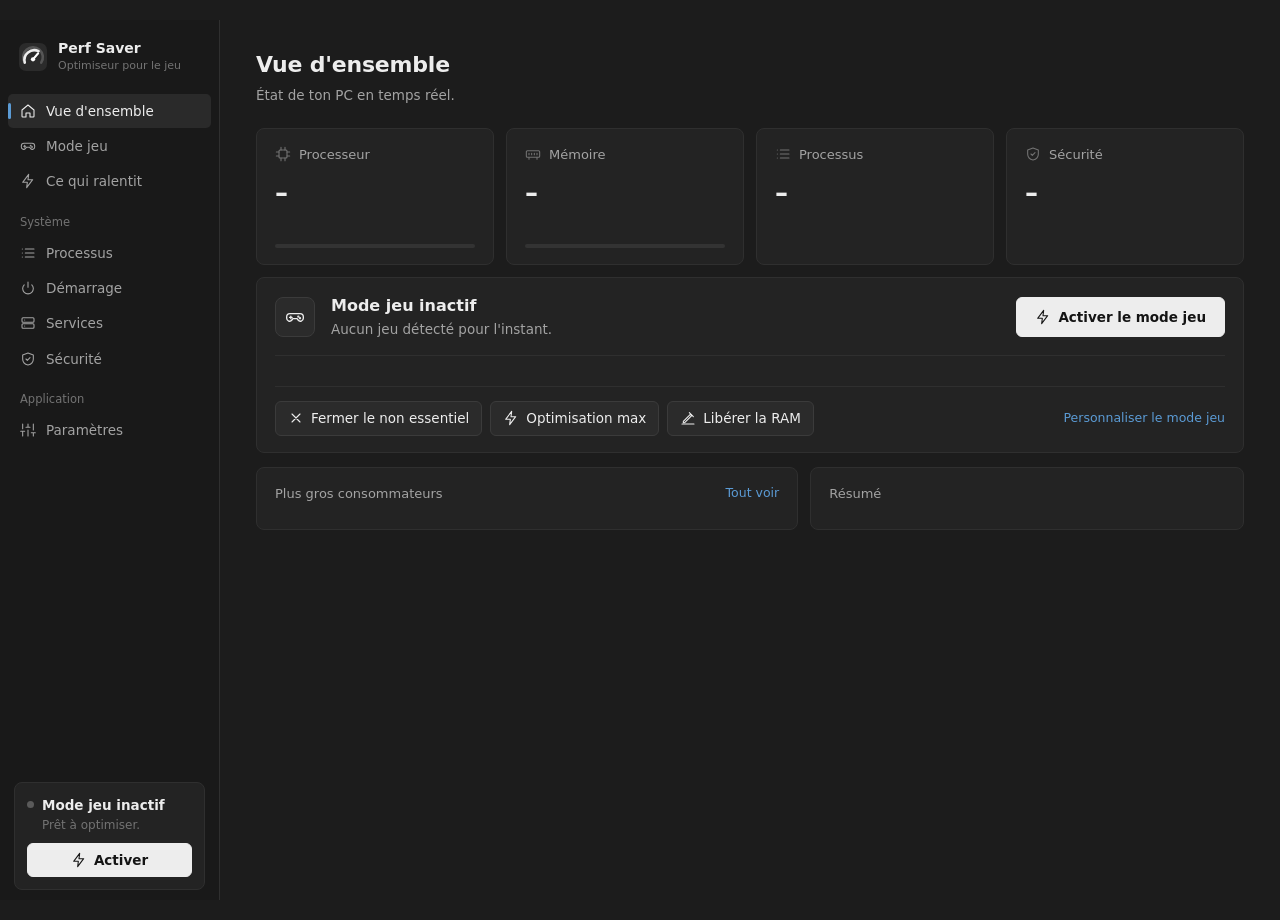
==== commit 43b5c214: "Perf Saver 1.2.0 : mode jeu depuis la vue d'ensemble, confirmations - Vue d'ensemble : activation di" ====
--- a/ui/index.html
+++ b/ui/index.html
@@ -46,11 +46,11 @@
 nav a .badge{margin-left:auto}
 .badge{background:#3a3a3a;color:var(--text);border-radius:9px;padding:0 6px;font-size:11px;font-weight:600;line-height:17px;min-width:18px;text-align:center}
 .badge.alert{background:var(--bad);color:#fff}
-.gmpill{margin-top:auto;border-top:1px solid var(--line);padding:14px 10px 4px}
+.gmpill{margin:auto 6px 14px;border:1px solid var(--line);border-radius:8px;background:var(--panel);padding:12px 12px 12px}
 .gmpill .t{display:flex;align-items:center;gap:8px;font-weight:600}
 .dot{width:7px;height:7px;border-radius:50%;background:#5a5a5a}
 .dot.on{background:var(--good)}
-.gmpill p{margin:2px 0 10px 15px;color:var(--dim);font-size:12px}
+.gmpill p{margin:2px 0 10px 15px;color:var(--dim);font-size:12px;line-height:1.35}
 .gmpill button{width:100%;justify-content:center}
 
 main{overflow:auto}
@@ -101,7 +101,7 @@
 .t-jeu{color:var(--text)}.t-jeu:before{background:var(--good)}
 .t-inutile:before{background:var(--bad)}
 .t-materiel:before{background:var(--warn)}
-.t-appli:before{background:#8a8a8a}.t-launcher:before{background:#8a8a8a}.t-systeme{color:var(--dim)}.t-systeme:before{background:#444}
+.t-protege:before{background:var(--acc)}.t-appli:before{background:#8a8a8a}.t-launcher:before{background:#8a8a8a}.t-systeme{color:var(--dim)}.t-systeme:before{background:#444}
 .alert{color:#f08a8d;font-size:12px;display:flex;gap:6px;align-items:center;margin-top:2px}
 .alert svg{width:13px;height:13px}
 .list{display:flex;flex-direction:column}
@@ -135,6 +135,21 @@
 .spin{display:inline-block;width:13px;height:13px;border:2px solid #444;border-top-color:var(--text);border-radius:50%;animation:r .8s linear infinite;flex:none}
 @keyframes r{to{transform:rotate(360deg)}}
 .hidden{display:none!important}
+.gcard .top{display:flex;align-items:center;gap:16px}
+.gcard .ic{width:40px;height:40px;border-radius:8px;background:var(--panel2);border:1px solid var(--line2);display:grid;place-items:center}
+.gcard .ic svg{width:20px;height:20px}
+.gcard h2{margin:0;font-size:16px;font-weight:600}
+.gcard .top p{margin:1px 0 0;color:var(--mute)}
+.preview{display:grid;grid-template-columns:150px 1fr;gap:6px 16px;margin:16px 0 0;padding:14px 0 0;border-top:1px solid var(--line);font-size:12.5px}
+.preview dt{color:var(--dim)}
+.preview dd{margin:0;color:var(--text)}
+.preview dd.none{color:var(--dim)}
+.gactions{display:flex;align-items:center;gap:8px;flex-wrap:wrap;margin-top:16px;padding-top:14px;border-top:1px solid var(--line)}
+.gactions .hint{color:var(--dim);font-size:12px}
+.klist{border:1px solid var(--line);border-radius:6px;max-height:44vh;overflow:auto;padding:0 12px;background:#1e1e1e}
+.klist .item{padding:8px 0}
+.kwarn{display:flex;gap:8px;color:var(--mute);font-size:12.5px;margin:12px 0 4px}
+.kwarn svg{color:var(--warn);margin-top:2px}
 .upd{display:flex;align-items:center;gap:14px;margin:18px 36px 0;padding:11px 14px;border-radius:var(--r);background:var(--panel);border:1px solid var(--line2)}
 .upd .ic{color:var(--acc);display:grid;place-items:center}
 .upd b{display:block;font-weight:600}#updS{color:var(--mute);font-size:12.5px}
@@ -226,12 +241,21 @@
         <div class="card stat"><div class="ctitle"><svg class="i"><use href="#i-list"/></svg>Processus</div><div class="v" id="nproc">–</div><div class="s" id="nprocTxt">&nbsp;</div></div>
         <div class="card stat"><div class="ctitle"><svg class="i"><use href="#i-shield"/></svg>Sécurité</div><div class="v" id="secV">–</div><div class="s" id="secTxt">&nbsp;</div></div>
       </div>
-      <div class="card hero" style="margin-top:14px">
-        <div class="ic"><svg class="i"><use href="#i-game"/></svg></div>
-        <div><h2 id="heroT">Mode jeu inactif</h2><p id="heroS">Aucun jeu détecté pour l'instant.</p></div>
-        <div class="sp"></div>
-        <button id="btnRam"><svg class="i"><use href="#i-sweep"/></svg><span>Libérer la RAM</span></button>
-        <button class="pri big" id="heroBtn"><svg class="i"><use href="#i-bolt"/></svg><span>Activer le mode jeu</span></button>
+      <div class="card gcard" style="margin-top:12px">
+        <div class="top">
+          <div class="ic"><svg class="i"><use href="#i-game"/></svg></div>
+          <div><h2 id="heroT">Mode jeu inactif</h2><p id="heroS">Aucun jeu détecté pour l'instant.</p></div>
+          <div class="sp"></div>
+          <button class="pri big" id="heroBtn"><svg class="i"><use href="#i-bolt"/></svg><span>Activer le mode jeu</span></button>
+        </div>
+        <dl class="preview" id="gmPreview"></dl>
+        <div class="gactions">
+          <button id="btnLite" title="Ferme uniquement les applications classées inutiles"><svg class="i"><use href="#i-x"/></svg>Fermer le non essentiel</button>
+          <button id="btnMax" title="Mode jeu complet : ferme toutes les applications sauf le jeu et les launchers"><svg class="i"><use href="#i-bolt"/></svg>Optimisation max</button>
+          <button id="btnRam"><svg class="i"><use href="#i-sweep"/></svg><span>Libérer la RAM</span></button>
+          <span class="sp"></span>
+          <a class="link" data-go="game">Personnaliser le mode jeu</a>
+        </div>
       </div>
       <div class="grid g2" style="margin-top:14px">
         <div class="card"><div class="ctitle">Plus gros consommateurs<span class="sp"></span><a class="link" data-go="procs">Tout voir</a></div><div class="list" id="topList"></div></div>
@@ -386,6 +410,17 @@
   </div>
 </div>
 
+<div class="modal hidden" id="mKill">
+  <div class="dlg" style="width:min(540px,92vw)">
+    <header><div><h2 id="kT">Fermer ces applications ?</h2><p id="kS"></p></div></header>
+    <div class="body">
+      <div class="klist" id="kList"></div>
+      <div class="kwarn"><svg class="i"><use href="#i-warn"/></svg><span>Le travail non enregistré dans ces applications sera perdu. Décoche celles que tu veux garder.</span></div>
+    </div>
+    <footer><span class="path" id="kCount"></span><div class="sp"></div><button id="kNo">Annuler</button><button class="pri" id="kYes">Fermer</button></footer>
+  </div>
+</div>
+
 <div class="toast" id="toast"><svg class="i"><use href="#i-check"/></svg><span></span></div>
 
 <script>
@@ -394,7 +429,7 @@
 const $ = id => document.getElementById(id);
 const esc = s => String(s ?? "").replace(/[&<>"']/g, c => ({"&":"&amp;","<":"&lt;",">":"&gt;",'"':"&quot;","'":"&#39;"}[c]));
 const ic = n => `<svg class="i"><use href="#i-${n}"/></svg>`;
-const CAT = {systeme:"Windows",jeu:"Jeu",inutile:"Inutile",materiel:"Matériel / RGB",appli:"Application",launcher:"Launcher",autre:"Autre"};
+const CAT = {protege:"Protégé",systeme:"Windows",jeu:"Jeu",inutile:"Inutile",materiel:"Matériel / RGB",appli:"Application",launcher:"Launcher",autre:"Autre"};
 const tag = c => `<span class="tag t-${c}">${CAT[c]||c}</span>`;
 const mb = v => v >= 1024 ? (v/1024).toFixed(1)+" Go" : Math.round(v)+" Mo";
 const title = g => g.category==="jeu"||g.category==="systeme"||!g.label ? g.name : g.label;
@@ -440,7 +475,7 @@
   $("gmOn").querySelector("span").textContent = on ? "Réappliquer" : "Activer le mode jeu";
   invoke("set_tray_state", { active: on }).catch(()=>{});
 }
-async function toggleGame(){ if (snap && snap.game_mode) return gameOff(); show("game"); }
+async function toggleGame(){ if (snap && snap.game_mode) return gameOff(); return gameOn(); }
 $("gmPillBtn").onclick = toggleGame; $("heroBtn").onclick = toggleGame;
 
 // ---------- vue d'ensemble
@@ -477,6 +512,27 @@
 
 // ---------- mode jeu
 const KILLABLE = ["inutile","materiel","appli","launcher","autre"];
+// Un programme « autre » n'est proposé que s'il a une fenêtre visible : les
+// processus d'arrière-plan inconnus (pilotes, utilitaires) ne sont jamais touchés.
+const closable = g => KILLABLE.includes(g.category) && (g.category!=="autre" || g.has_window);
+
+// ---------- confirmation avant fermeture
+function confirmKill({title, sub, items, yes}){
+  return new Promise(res => {
+    if (!items.length) return res([]);
+    $("kT").textContent = title; $("kS").textContent = sub || "";
+    $("kYes").textContent = yes || "Fermer";
+    $("kList").innerHTML = items.map(it => `<label class="item"><input type="checkbox" value="${esc(it.name)}" ${it.checked!==false?"checked":""}><div class="grow"><span class="nm">${esc(it.label)}</span> ${tag(it.category)}<div class="meta">${esc(it.name)}${it.note?" · "+esc(it.note):""}</div></div><span class="num path">${mb(it.mem)}</span></label>`).join("");
+    const upd = () => { const n = $("kList").querySelectorAll("input:checked").length; $("kCount").textContent = n+" sur "+items.length+" sélectionnée"+(n>1?"s":""); $("kYes").disabled = !n; };
+    $("kList").onchange = upd; upd();
+    $("mKill").classList.remove("hidden");
+    const done = v => { $("mKill").classList.add("hidden"); res(v); };
+    $("kNo").onclick = () => done(null);
+    $("kYes").onclick = () => done([...$("kList").querySelectorAll("input:checked")].map(i=>i.value));
+  });
+}
+const itemsFor = (names, checkedFn) => names.map(n => { const g = snap.groups.find(x=>x.name.toLowerCase()===n.toLowerCase()); return g ? {name:g.name, label:title(g), category:g.category, mem:g.mem_mb, checked: checkedFn ? checkedFn(g) : true, note: g.category==="materiel" ? "l'éclairage et les profils resteront figés" : ""} : null; }).filter(Boolean);
+
 async function renderGame(){
   if(!config) config = await invoke("get_config");
   if(!snap) await loadSnap();
@@ -485,7 +541,7 @@
   const prev = new Set([...document.querySelectorAll("#gmApps input:checked")].map(i=>i.value.toLowerCase()));
   const first = !$("gmApps").dataset.done;
   const order = {inutile:0,materiel:1,appli:2,launcher:3,autre:4};
-  const groups = snap.groups.filter(g=>KILLABLE.includes(g.category)).sort((a,b)=>order[a.category]-order[b.category]||b.mem_mb-a.mem_mb);
+  const groups = snap.groups.filter(closable).sort((a,b)=>order[a.category]-order[b.category]||b.mem_mb-a.mem_mb);
   const heads = {inutile:"Inutiles pendant le jeu",materiel:"Matériel / RGB — l'éclairage restera figé",appli:"Applications",launcher:"Launchers — garde celui de ton jeu",autre:"Autres programmes"};
   let html = "", last = "";
   for (const g of groups){
@@ -504,21 +560,48 @@
     const ch = (config.services||[]).length ? savedSv.has(s.name.toLowerCase()) : s.name.toLowerCase()!=="spooler";
     return `<label class="item"><input type="checkbox" value="${esc(s.name)}" ${ch?"checked":""}><div class="grow"><span class="nm">${esc(s.display)}</span><div class="meta">${esc(s.gaming_note)}</div></div></label>`;
   }).join("") || `<div class="empty ok">${ic("check")}Aucun service superflu en cours.</div>`;
-}
-function countSel(){ const n = document.querySelectorAll("#gmApps input:checked").length; $("gmSel").textContent = n ? n+" sélectionnée"+(n>1?"s":"") : ""; }
-$("gmApps").onchange = countSel;
-const rline = (ok, txt) => `<div class="${ok?"k":"e"}">${ic(ok?"check":"x")}<span>${esc(txt)}</span></div>`;
-async function gameOn(){
-  if (busy) return; busy = true;
-  const btn = $("gmOn"); spinBtn(btn, "Optimisation…");
-  const req = {
+  renderPreview();
+}
+function plannedReq(){
+  return {
     kill: [...document.querySelectorAll("#gmApps input:checked")].map(i=>i.value),
     services: [...document.querySelectorAll("#gmSvcs input:checked")].map(i=>i.value),
     options: { power:$("oPower").checked, trim:$("oTrim").checked, boost_games:$("oBoost").checked, lower_background:$("oLower").checked }
   };
+}
+function renderPreview(){
+  if (!snap) return;
+  const pv = $("gmPreview");
+  if (snap.game_mode){
+    pv.innerHTML = `<dt>État</dt><dd>Actif. Désactive-le pour relancer les services et restaurer l'alimentation.</dd>`;
+    return;
+  }
+  if (!$("gmApps").dataset.done){ pv.innerHTML = `<dt>Aperçu</dt><dd class="none">Préparation…</dd>`; return; }
+  const req = plannedReq();
+  const names = itemsFor(req.kill).map(i=>i.label);
+  const opts = [req.options.power&&"hautes performances", req.options.boost_games&&"jeu en priorité haute", req.options.lower_background&&"arrière-plan en priorité basse", req.options.trim&&"RAM libérée"].filter(Boolean);
+  const dd = (arr, none) => arr.length ? `<dd>${esc(arr.join(", "))}</dd>` : `<dd class="none">${none}</dd>`;
+  pv.innerHTML = `<dt>Applications fermées</dt>${dd(names,"Aucune")}<dt>Services en pause</dt>${dd(req.services,"Aucun")}<dt>Optimisations</dt>${dd(opts,"Aucune")}`;
+}
+["oPower","oBoost","oLower","oTrim"].forEach(id => $(id).addEventListener("change", renderPreview));
+$("gmSvcs").addEventListener("change", renderPreview);
+function countSel(){ const n = document.querySelectorAll("#gmApps input:checked").length; $("gmSel").textContent = n ? n+" sélectionnée"+(n>1?"s":"") : ""; }
+$("gmApps").onchange = () => { countSel(); renderPreview(); };
+const rline = (ok, txt) => `<div class="${ok?"k":"e"}">${ic(ok?"check":"x")}<span>${esc(txt)}</span></div>`;
+async function gameOn(override){
+  if (busy) return;
+  if (!$("gmApps").dataset.done) await renderGame();
+  const req = override || plannedReq();
+  if (req.kill.length){
+    const chosen = await confirmKill({ title: override ? "Optimisation max : fermer ces applications ?" : "Fermer ces applications ?", sub: "Elles seront fermées avant d'activer le mode jeu.", items: itemsFor(req.kill), yes: "Fermer et activer" });
+    if (chosen === null) return;
+    req.kill = chosen;
+  }
+  busy = true;
+  const btn = $("gmOn"); spinBtn(btn, "Optimisation…"); spinBtn($("heroBtn"), "Optimisation…");
   try {
     const r = await call("game_mode_on", { req });
-    config = { ...config, kill: req.kill, services: req.services, options: req.options };
+    if (req.save !== false) config = { ...config, kill: req.kill, services: req.services, options: req.options };
     let h = rline(true, r.killed.length ? "Fermé : "+r.killed.join(", ") : "Aucune application à fermer");
     if (r.services.length) h += rline(true, "Services en pause : "+r.services.join(", "));
     if (r.power) h += rline(true, "Alimentation : "+r.power);
@@ -529,7 +612,7 @@
     $("gmReport").innerHTML = h;
     toast("Mode jeu activé. Bonne partie !");
     services = null; await loadSnap(); if (view==="game") renderGame();
-  } finally { unspin(btn); busy = false; setGmState(!!snap?.game_mode); }
+  } finally { unspin(btn); unspin($("heroBtn")); busy = false; setGmState(!!snap?.game_mode); renderPreview(); }
 }
 async function gameOff(){
   if (busy) return; busy = true;
@@ -541,10 +624,32 @@
     r.errors.forEach(e => h += rline(false, e));
     $("gmReport").innerHTML = h;
     toast("Mode jeu désactivé, réglages restaurés.");
-    services = null; await loadSnap();
+    services = null; await loadSnap(); renderPreview();
   } finally { busy = false; }
 }
-$("gmOn").onclick = gameOn; $("gmOff").onclick = gameOff;
+$("gmOn").onclick = () => gameOn(); $("gmOff").onclick = gameOff;
+
+// Fermer le non essentiel : uniquement ce qui est classé inutile (le matériel est proposé décoché)
+$("btnLite").onclick = async () => {
+  await loadSnap();
+  const list = snap.groups.filter(g => g.category==="inutile" || g.category==="materiel").sort((a,b)=>(a.category==="inutile"?0:1)-(b.category==="inutile"?0:1)||b.mem_mb-a.mem_mb);
+  if (!list.length) return toast("Rien de non essentiel n'est ouvert.");
+  const chosen = await confirmKill({ title: "Fermer le non essentiel ?", sub: "Applications classées inutiles pendant le jeu. Les logiciels matériel/RGB sont proposés mais décochés.", items: itemsFor(list.map(g=>g.name), g => g.category==="inutile") });
+  if (!chosen || !chosen.length) return;
+  const b = $("btnLite"); spinBtn(b, "Fermeture…");
+  try { const r = await call("kill_many", { names: chosen }); toast(r.killed.length+" application(s) fermée(s)"+(r.ram_freed_mb>1?", "+mb(r.ram_freed_mb)+" libérés":"")); await loadSnap(); }
+  finally { unspin(b); }
+};
+
+// Optimisation max : mode jeu complet, tout sauf le jeu, les launchers, Windows et les logiciels protégés
+$("btnMax").onclick = async () => {
+  await loadSnap();
+  if (!$("gmApps").dataset.done) await renderGame();
+  const sv = await loadServices();
+  const order = {appli:0,autre:1,inutile:2,materiel:3};
+  const kill = snap.groups.filter(g => ["inutile","materiel","appli","autre"].includes(g.category) && (g.category!=="autre" || g.has_window)).sort((a,b)=>order[a.category]-order[b.category]||b.mem_mb-a.mem_mb).map(g=>g.name);
+  gameOn({ kill, services: sv.filter(s=>s.gaming_note && s.running).map(s=>s.name), options:{power:true,trim:true,boost_games:true,lower_background:true}, save:false });
+};
 
 // ---------- processus
 document.querySelectorAll("th[data-s]").forEach(th => th.onclick = () => {
@@ -568,7 +673,10 @@
 }
 $("pBody").onclick = async e => {
   const b = e.target.closest("button"); if(!b) return;
-  if (b.dataset.kill){ const n = await call("kill_group",{name:b.dataset.kill}); toast(n ? b.dataset.kill+" fermé" : "Impossible de fermer "+b.dataset.kill, !n); loadSnap(); }
+  if (b.dataset.kill){
+    const ok = await confirmKill({ title: "Fermer cette application ?", items: itemsFor([b.dataset.kill]) });
+    if (!ok || !ok.length) return;
+    const n = await call("kill_group",{name:b.dataset.kill}); toast(n ? b.dataset.kill+" fermé" : "Impossible de fermer "+b.dataset.kill, !n); loadSnap(); }
   if (b.dataset.hi){ const n = await call("set_priority",{name:b.dataset.hi, level:"high"}); toast(n ? b.dataset.hi+" passé en priorité haute" : "Impossible de changer la priorité", !n); }
   if (b.dataset.loc) call("open_location",{path:b.dataset.loc});
 };
@@ -624,7 +732,10 @@
 $("issues").onclick = async e => {
   const b = e.target.closest("button"); if(!b) return; b.disabled = true;
   try {
-    if (b.dataset.kill){ await call("kill_group",{name:b.dataset.kill}); toast(b.dataset.kill+" fermé"); await loadSnap(); }
+    if (b.dataset.kill){
+      const ok = await confirmKill({ title: "Fermer cette application ?", items: itemsFor([b.dataset.kill]) });
+      if (!ok || !ok.length){ b.disabled = false; return; }
+      await call("kill_group",{name:b.dataset.kill}); toast(b.dataset.kill+" fermé"); await loadSnap(); }
     if (b.dataset.su){ await call("set_startup",{id:b.dataset.su, enabled:false}); toast("Désactivé au démarrage"); startup=null; }
     if (b.dataset.svs){ await call("set_service",{name:b.dataset.svs, runIt:false}); toast("Service arrêté"); services=null; }
     b.closest(".item").remove();
@@ -727,12 +838,11 @@
 // ---------- zone de notification
 T.event.listen("tray-game", async () => {
   if (snap && snap.game_mode) return gameOff();
-  await renderGame(); return gameOn();
+  await invoke("show_window"); return gameOn();
 });
 T.event.listen("tray-ram", () => $("btnRam").click());
 
-loadSnap();
-onboarding();
+loadSnap().then(() => onboarding()).then(() => renderGame()).catch(()=>{});
 </script>
 </body>
 </html>
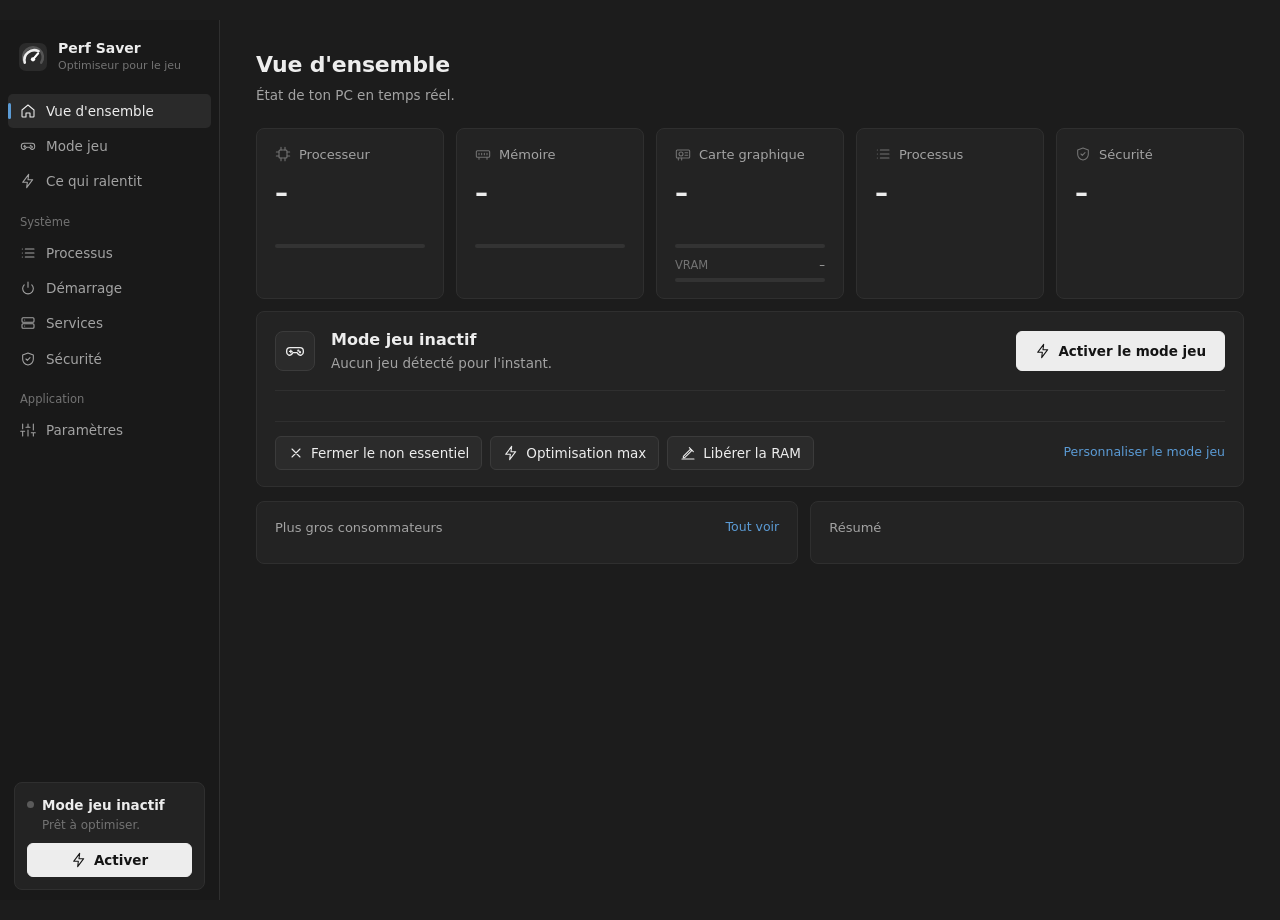
==== commit de3eb405: "Perf Saver 1.5.0 : carte graphique dans la vue d'ensemble Nouvelle carte « Carte graphique » : utili" ====
--- a/ui/index.html
+++ b/ui/index.html
@@ -17,7 +17,7 @@
 ::selection{background:var(--acc-bg)}
 ::-webkit-scrollbar{width:10px;height:10px}::-webkit-scrollbar-thumb{background:#3a3a3a;border-radius:10px;border:3px solid var(--bg)}::-webkit-scrollbar-track{background:transparent}
 svg.i{width:16px;height:16px;flex:none;fill:none;stroke:currentColor;stroke-width:1.6;stroke-linecap:round;stroke-linejoin:round}
-button{font:inherit;color:var(--text);cursor:pointer;border:1px solid var(--line2);background:var(--panel2);padding:6px 12px;border-radius:6px;display:inline-flex;align-items:center;gap:7px;transition:background .12s,border-color .12s}
+button{font:inherit;color:var(--text);cursor:pointer;white-space:nowrap;border:1px solid var(--line2);background:var(--panel2);padding:6px 12px;border-radius:6px;display:inline-flex;align-items:center;gap:7px;transition:background .12s,border-color .12s}
 button:hover{background:var(--hover)}
 button.pri{background:#ededed;color:#141414;border-color:#ededed;font-weight:600}
 button.pri:hover{background:#ffffff;border-color:#ffffff}
@@ -61,6 +61,11 @@
 .head .sp{flex:1}
 .grid{display:grid;gap:12px}
 .g4{grid-template-columns:repeat(4,1fr)}
+.g5{grid-template-columns:repeat(5,minmax(0,1fr))}
+.mini{display:flex;justify-content:space-between;color:var(--dim);font-size:11.5px;margin-top:9px}
+.mini b{color:var(--mute);font-weight:500}
+.mini + .bar{margin-top:4px}
+.ell{white-space:nowrap;overflow:hidden;text-overflow:ellipsis}
 .g2{grid-template-columns:1.25fr 1fr}
 .card{background:var(--panel);border:1px solid var(--line);border-radius:var(--r);padding:16px 18px}
 .card.flush{padding:0;overflow:hidden}
@@ -197,6 +202,7 @@
     <symbol id="i-sweep" viewBox="0 0 24 24"><path d="M3 21h18"/><path d="m14 4 6 6"/><path d="M5 17 15.5 6.5l2 2L7 19H5z"/></symbol>
     <symbol id="i-doc" viewBox="0 0 24 24"><path d="M14 3H6a1 1 0 0 0-1 1v16a1 1 0 0 0 1 1h12a1 1 0 0 0 1-1V8z"/><path d="M14 3v5h5M8 13h8M8 17h6"/></symbol>
     <symbol id="i-update" viewBox="0 0 24 24"><path d="M21 12a9 9 0 1 1-3-6.7L21 8"/><path d="M21 3v5h-5"/><path d="M12 8v5l3 2"/></symbol>
+    <symbol id="i-gpu" viewBox="0 0 24 24"><rect x="2" y="6" width="20" height="12" rx="1.5"/><circle cx="9" cy="12" r="3"/><path d="M15 10h4M15 14h4M5 18v3M10 18v3"/></symbol>
     <symbol id="i-gauge" viewBox="0 0 24 24"><path d="M4.2 18a9 9 0 1 1 15.6 0"/><path d="m12 13 4-5"/><circle cx="12" cy="13" r="1.4"/></symbol>
   </defs>
 </svg>
@@ -235,9 +241,12 @@
     <!-- VUE D'ENSEMBLE -->
     <section class="page" id="v-home">
       <div class="head"><div><h1>Vue d'ensemble</h1><p>État de ton PC en temps réel.</p></div></div>
-      <div class="grid g4">
+      <div class="grid g5">
         <div class="card stat"><div class="ctitle"><svg class="i"><use href="#i-cpu"/></svg>Processeur</div><div class="v" id="cpu">–</div><div class="s" id="cpuTxt">&nbsp;</div><div class="bar"><i id="cpuBar" style="width:0"></i></div></div>
         <div class="card stat"><div class="ctitle"><svg class="i"><use href="#i-mem"/></svg>Mémoire</div><div class="v" id="ram">–</div><div class="s" id="ramTxt">&nbsp;</div><div class="bar"><i id="ramBar" style="width:0"></i></div></div>
+        <div class="card stat" id="gpuCard"><div class="ctitle"><svg class="i"><use href="#i-gpu"/></svg>Carte graphique</div><div class="v" id="gpu3d">–</div><div class="s ell" id="gpuName">&nbsp;</div>
+          <div class="bar"><i id="gpuBar" style="width:0"></i></div>
+          <div class="mini"><span>VRAM</span><b id="vramTxt">–</b></div><div class="bar"><i id="vramBar" style="width:0"></i></div></div>
         <div class="card stat"><div class="ctitle"><svg class="i"><use href="#i-list"/></svg>Processus</div><div class="v" id="nproc">–</div><div class="s" id="nprocTxt">&nbsp;</div></div>
         <div class="card stat"><div class="ctitle"><svg class="i"><use href="#i-shield"/></svg>Sécurité</div><div class="v" id="secV">–</div><div class="s" id="secTxt">&nbsp;</div></div>
       </div>
@@ -284,7 +293,7 @@
               <label class="item"><span class="sw"><input type="checkbox" id="oPower" checked><span></span></span><div class="grow"><span class="nm">Alimentation hautes performances</span><div class="meta">Le processeur reste à sa fréquence maximale.</div></div></label>
               <label class="item"><span class="sw"><input type="checkbox" id="oBoost" checked><span></span></span><div class="grow"><span class="nm">Priorité haute pour le jeu</span><div class="meta">Jeux installés via Steam, Epic, Riot, Xbox, EA, Ubisoft…</div></div></label>
               <label class="item"><span class="sw"><input type="checkbox" id="oLower" checked><span></span></span><div class="grow"><span class="nm">Arrière-plan en priorité basse</span><div class="meta">Les applis gardées ouvertes passent derrière le jeu.</div></div></label>
-              <label class="item"><span class="sw"><input type="checkbox" id="oTrim" checked><span></span></span><div class="grow"><span class="nm">Libérer la RAM</span><div class="meta">Vide la mémoire inutilisée des autres programmes.</div></div></label>
+              <label class="item"><span class="sw"><input type="checkbox" id="oTrim" checked><span></span></span><div class="grow"><span class="nm">Libérer la RAM en continu</span><div class="meta">À l'activation, puis automatiquement quand la mémoire dépasse 70 % (au plus toutes les 2 minutes, le jeu n'est jamais touché).</div></div></label>
             </div>
           </div>
           <div class="card" style="margin-top:14px">
@@ -303,7 +312,7 @@
 
     <!-- PROCESSUS -->
     <section class="page hidden" id="v-procs">
-      <div class="head"><div><h1>Processus</h1><p>Regroupés par programme. Clique sur un en-tête pour trier.</p></div></div>
+      <div class="head"><div><h1>Processus</h1><p>Regroupés par programme. Un jeu non reconnu ? Clique sur l'icône manette pour l'ajouter à tes jeux.</p></div><div class="sp"></div><button id="pLite"><svg class="i"><use href="#i-x"/></svg>Fermer tous les non essentiels</button></div>
       <div class="row" style="margin-bottom:12px">
         <div class="search"><svg class="i"><use href="#i-search"/></svg><input type="text" id="pSearch" placeholder="Rechercher un programme…"></div>
         <select id="pCat">
@@ -353,7 +362,9 @@
       <div class="card">
         <div class="list">
           <label class="item"><span class="sw"><input type="checkbox" id="sAuto"><span></span></span><div class="grow"><span class="nm">Lancer Perf Saver au démarrage de Windows</span><div class="meta">Démarre discrètement dans la zone de notification (icône près de l'horloge).</div></div></label>
-          <label class="item"><span class="sw"><input type="checkbox" id="sUpd" checked><span></span></span><div class="grow"><span class="nm">Rechercher les mises à jour automatiquement</span><div class="meta" id="updStatus">Au lancement puis toutes les 6 heures. Rien n'est installé sans ton accord.</div></div><button class="sm" id="updCheck" type="button"><svg class="i"><use href="#i-refresh"/></svg>Vérifier</button></label>
+          <label class="item"><span class="sw"><input type="checkbox" id="sOverlay" checked><span></span></span><div class="grow"><span class="nm">Notification quand un jeu démarre</span><div class="meta">Petit encart de 5 secondes en haut à droite, avec un bouton pour ouvrir Perf Saver ou activer le mode jeu.</div></div></label>
+          <label class="item"><span class="sw"><input type="checkbox" id="sGameStart"><span></span></span><div class="grow"><span class="nm">Activer le mode jeu au lancement de Perf Saver</span><div class="meta">Utilise ta sélection enregistrée du mode jeu, sans demander de confirmation. Désactivé par défaut.</div></div></label>
+          <label class="item"><span class="sw"><input type="checkbox" id="sUpd" checked><span></span></span><div class="grow"><span class="nm">Rechercher les mises à jour automatiquement</span><div class="meta" id="updStatus">Au lancement puis toutes les 2 heures, avec un petit encart si une version sort. Rien n'est installé sans ton accord.</div></div><button class="sm" id="updCheck" type="button"><svg class="i"><use href="#i-refresh"/></svg>Vérifier</button></label>
           <div class="item"><svg class="i" style="color:var(--mute)"><use href="#i-x"/></svg><div class="grow"><span class="nm">Fermer la fenêtre</span><div class="meta">Perf Saver reste disponible dans la zone de notification. Pour quitter : clic droit sur l'icône › Quitter.</div></div></div>
         </div>
       </div>
@@ -410,6 +421,14 @@
   </div>
 </div>
 
+<div class="modal hidden" id="mUpd">
+  <div class="dlg" style="width:min(460px,92vw)">
+    <header><div><h2 id="muT">Mise à jour disponible</h2><p id="muS"></p></div></header>
+    <div class="body"><p id="muN" style="color:var(--mute);margin:0"></p></div>
+    <footer><div class="sp"></div><button id="muLater">Plus tard</button><button class="pri" id="muGo"><svg class="i"><use href="#i-update"/></svg><span>Mettre à jour maintenant</span></button></footer>
+  </div>
+</div>
+
 <div class="modal hidden" id="mKill">
   <div class="dlg" style="width:min(540px,92vw)">
     <header><div><h2 id="kT">Fermer ces applications ?</h2><p id="kS"></p></div></header>
@@ -463,16 +482,21 @@
 setInterval(() => { if (document.visibilityState==="visible" && (view==="home"||view==="procs")) loadSnap().catch(()=>{}); }, 2000);
 
 // ---------- état du mode jeu
+function renderGameButtons(on){
+  const set = (b, html, cls) => { b.innerHTML = html; b.className = cls; b.disabled = busy; };
+  const lbl = busy ? `<span class="spin"></span><span>${busy==="off"?"Restauration…":"Optimisation…"}</span>`
+                   : `<svg class="i"><use href="#i-${on?"refresh":"bolt"}"/></svg><span>${on?"Désactiver le mode jeu":"Activer le mode jeu"}</span>`;
+  set($("heroBtn"), lbl, on && !busy ? "big" : "pri big");
+  set($("gmOn"), busy ? lbl : `<svg class="i"><use href="#i-bolt"/></svg><span>${on?"Réappliquer":"Activer le mode jeu"}</span>`, "pri big");
+  set($("gmPillBtn"), busy ? `<span class="spin"></span>` : `<svg class="i"><use href="#i-${on?"refresh":"bolt"}"/></svg><span>${on?"Désactiver":"Activer"}</span>`, on && !busy ? "" : "pri");
+  $("btnMax").disabled = $("btnLite").disabled = !!busy;
+  $("gmOff").classList.toggle("hidden", !on || !!busy);
+}
 function setGmState(on){
   for (const d of ["gmDot","gmDot2"]) $(d).classList.toggle("on", on);
   $("gmPillTxt").textContent = $("gmState2").textContent = $("heroT").textContent = on ? "Mode jeu actif" : "Mode jeu inactif";
-  $("gmPillSub").textContent = on ? "Ton PC est optimisé." : "Prêt à optimiser.";
-  $("gmPillBtn").querySelector("span").textContent = on ? "Désactiver" : "Activer";
-  $("gmPillBtn").className = on ? "" : "pri";
-  $("heroBtn").querySelector("span").textContent = on ? "Désactiver le mode jeu" : "Activer le mode jeu";
-  $("heroBtn").className = on ? "big" : "pri big";
-  $("gmOff").classList.toggle("hidden", !on);
-  $("gmOn").querySelector("span").textContent = on ? "Réappliquer" : "Activer le mode jeu";
+  if (!on || !/RAM vidée/.test($("gmPillSub").textContent)) $("gmPillSub").textContent = on ? "RAM surveillée en continu." : "Prêt à optimiser.";
+  renderGameButtons(on);
   invoke("set_tray_state", { active: on }).catch(()=>{});
 }
 async function toggleGame(){ if (snap && snap.game_mode) return gameOff(); return gameOn(); }
@@ -488,6 +512,17 @@
   $("ram").textContent = ramPct.toFixed(0)+" %";
   $("ramTxt").textContent = mb(snap.ram_used_mb)+" sur "+mb(snap.ram_total_mb);
   $("ramBar").style.width = ramPct+"%"; $("ramBar").className = ramPct>85?"b":ramPct>70?"w":"";
+  const gp = snap.gpu;
+  if (gp){
+    $("gpu3d").textContent = gp.util3d.toFixed(0)+" % 3D";
+    $("gpuName").textContent = gp.name; $("gpuName").title = gp.name;
+    $("gpuBar").style.width = Math.min(100,gp.util3d)+"%"; $("gpuBar").className = gp.util3d>90?"w":"";
+    const vp = gp.vram_total_mb ? gp.vram_used_mb/gp.vram_total_mb*100 : 0;
+    $("vramTxt").textContent = mb(gp.vram_used_mb) + (gp.vram_total_mb ? " / "+mb(gp.vram_total_mb) : "");
+    $("vramBar").style.width = vp+"%"; $("vramBar").className = vp>90?"b":vp>75?"w":"";
+  } else {
+    $("gpu3d").textContent = "–"; $("gpuName").textContent = "Compteurs GPU indisponibles";
+  }
   const total = snap.groups.reduce((a,g)=>a+g.count,0);
   const nonSys = snap.groups.filter(g=>g.category!=="systeme");
   $("nproc").textContent = total;
@@ -588,17 +623,16 @@
 function countSel(){ const n = document.querySelectorAll("#gmApps input:checked").length; $("gmSel").textContent = n ? n+" sélectionnée"+(n>1?"s":"") : ""; }
 $("gmApps").onchange = () => { countSel(); renderPreview(); };
 const rline = (ok, txt) => `<div class="${ok?"k":"e"}">${ic(ok?"check":"x")}<span>${esc(txt)}</span></div>`;
-async function gameOn(override){
+async function gameOn(override, skipConfirm){
   if (busy) return;
   if (!$("gmApps").dataset.done) await renderGame();
   const req = override || plannedReq();
-  if (req.kill.length){
+  if (req.kill.length && !skipConfirm){
     const chosen = await confirmKill({ title: override ? "Optimisation max : fermer ces applications ?" : "Fermer ces applications ?", sub: "Elles seront fermées avant d'activer le mode jeu.", items: itemsFor(req.kill), yes: "Fermer et activer" });
     if (chosen === null) return;
     req.kill = chosen;
   }
-  busy = true;
-  const btn = $("gmOn"); spinBtn(btn, "Optimisation…"); spinBtn($("heroBtn"), "Optimisation…");
+  busy = "on"; renderGameButtons(!!snap?.game_mode);
   try {
     const r = await call("game_mode_on", { req });
     if (req.save !== false) config = { ...config, kill: req.kill, services: req.services, options: req.options };
@@ -612,10 +646,10 @@
     $("gmReport").innerHTML = h;
     toast("Mode jeu activé. Bonne partie !");
     services = null; await loadSnap(); if (view==="game") renderGame();
-  } finally { unspin(btn); unspin($("heroBtn")); busy = false; setGmState(!!snap?.game_mode); renderPreview(); }
+  } finally { busy = false; setGmState(!!snap?.game_mode); renderPreview(); }
 }
 async function gameOff(){
-  if (busy) return; busy = true;
+  if (busy) return; busy = "off"; renderGameButtons(true);
   try {
     const r = await call("game_mode_off");
     let h = rline(true, "Mode jeu désactivé");
@@ -625,11 +659,12 @@
     $("gmReport").innerHTML = h;
     toast("Mode jeu désactivé, réglages restaurés.");
     services = null; await loadSnap(); renderPreview();
-  } finally { busy = false; }
+  } finally { busy = false; setGmState(!!snap?.game_mode); }
 }
 $("gmOn").onclick = () => gameOn(); $("gmOff").onclick = gameOff;
 
 // Fermer le non essentiel : uniquement ce qui est classé inutile (le matériel est proposé décoché)
+$("pLite") && ($("pLite").onclick = () => $("btnLite").click());
 $("btnLite").onclick = async () => {
   await loadSnap();
   const list = snap.groups.filter(g => g.category==="inutile" || g.category==="materiel").sort((a,b)=>(a.category==="inutile"?0:1)-(b.category==="inutile"?0:1)||b.mem_mb-a.mem_mb);
@@ -668,7 +703,7 @@
     const prot = g.category==="systeme";
     return `<tr><td><div class="nm">${esc(title(g))}</div><div class="path">${esc(g.exe||g.name)}</div>${g.alert?`<div class="alert">${ic("warn")}${esc(g.alert)}</div>`:""}</td>
       <td>${tag(g.category)}</td><td class="num">${g.cpu.toFixed(1)} %</td><td class="num">${mb(g.mem_mb)}</td><td class="num">${g.count}</td>
-      <td><div class="acts">${g.exe?`<button class="icon ghost" data-loc="${esc(g.exe)}" title="Ouvrir l'emplacement">${ic("folder")}</button>`:""}${prot?"":`<button class="icon ghost" data-hi="${esc(g.name)}" title="Priorité haute">${ic("up")}</button><button class="sm danger" data-kill="${esc(g.name)}">Fermer</button>`}</div></td></tr>`;
+      <td><div class="acts">${g.exe?`<button class="icon ghost" data-loc="${esc(g.exe)}" title="Ouvrir l'emplacement">${ic("folder")}</button>`:""}${(prot||g.category==="protege")?"":`<button class="icon ghost" data-isgame="${esc(g.name)}" data-on="${g.label==="Jeu (ajouté par toi)"?1:0}" title="${g.label==="Jeu (ajouté par toi)"?"Retirer de mes jeux":"C'est un jeu : ne jamais le fermer"}">${ic("game")}</button>${g.category==="jeu"?"":`<button class="icon ghost" data-hi="${esc(g.name)}" title="Priorité haute">${ic("up")}</button><button class="sm danger" data-kill="${esc(g.name)}">Fermer</button>`}`}</div></td></tr>`;
   }).join("") || `<tr><td colspan="6"><div class="empty">Aucun résultat.</div></td></tr>`;
 }
 $("pBody").onclick = async e => {
@@ -677,6 +712,12 @@
     const ok = await confirmKill({ title: "Fermer cette application ?", items: itemsFor([b.dataset.kill]) });
     if (!ok || !ok.length) return;
     const n = await call("kill_group",{name:b.dataset.kill}); toast(n ? b.dataset.kill+" fermé" : "Impossible de fermer "+b.dataset.kill, !n); loadSnap(); }
+  if (b.dataset.isgame){
+    const on = b.dataset.on !== "1";
+    await call("set_game", { name: b.dataset.isgame, isGame: on });
+    toast(on ? b.dataset.isgame+" ajouté à tes jeux : il ne sera jamais fermé" : b.dataset.isgame+" retiré de tes jeux");
+    await loadSnap(); return;
+  }
   if (b.dataset.hi){ const n = await call("set_priority",{name:b.dataset.hi, level:"high"}); toast(n ? b.dataset.hi+" passé en priorité haute" : "Impossible de changer la priorité", !n); }
   if (b.dataset.loc) call("open_location",{path:b.dataset.loc});
 };
@@ -785,6 +826,22 @@
 
 // ---------- mises à jour
 let pendingUpdate = null;
+let updPopupShown = false;
+async function showUpdatePopup(info, force){
+  if (updPopupShown && !force) return; updPopupShown = true;
+  // Fenêtre cachée (app dans la zone de notification) : petit encart en haut à droite.
+  if (!force && document.visibilityState !== "visible"){
+    invoke("notify_update", { version: info.version }).catch(()=>{});
+    return;
+  }
+  try { await invoke("show_window"); } catch {}
+  $("muT").textContent = "Perf Saver "+info.version+" est disponible";
+  $("muS").textContent = "Tu utilises la version "+($("aVer").textContent!=="–" ? $("aVer").textContent : "actuelle")+".";
+  $("muN").textContent = (info.notes || "Une nouvelle version est prête.") + " L'installation prend quelques secondes, puis Perf Saver redémarre tout seul.";
+  $("mUpd").classList.remove("hidden");
+}
+$("muLater").onclick = () => $("mUpd").classList.add("hidden");
+$("muGo").onclick = () => { $("mUpd").classList.add("hidden"); $("updGo").click(); };
 async function checkUpdate(manual){
   const st = $("updStatus");
   if (manual){ st.innerHTML = '<span class="spin" style="display:inline-block;vertical-align:-2px"></span> Vérification…'; }
@@ -796,6 +853,7 @@
       $("updS").textContent = info.notes || "Une nouvelle version est prête à être installée.";
       $("upd").classList.remove("hidden");
       st.textContent = "Version "+info.version+" disponible.";
+      if (!manual){ notifiedVersion = info.version; showUpdatePopup(info); }
     } else {
       st.textContent = "Tu as la dernière version ("+info.version+").";
       if (manual) toast("Perf Saver est à jour.");
@@ -811,7 +869,22 @@
 };
 $("updCheck").onclick = e => { e.preventDefault(); checkUpdate(true); };
 $("sUpd").onchange = e => invoke("set_auto_update", { enabled: e.target.checked });
-setInterval(() => { if (config && config.auto_update !== false) checkUpdate(false); }, 6*3600*1000);
+// Vérification toutes les 2 heures ; l'encart ne réapparaît qu'une fois par nouvelle version.
+let notifiedVersion = null;
+setInterval(async () => {
+  if (!config || config.auto_update === false) return;
+  try {
+    const info = await invoke("check_update");
+    if (info.available && info.version !== notifiedVersion){
+      notifiedVersion = info.version; pendingUpdate = info;
+      $("updT").textContent = "Perf Saver "+info.version+" est disponible";
+      $("updS").textContent = info.notes || "Une nouvelle version est prête à être installée.";
+      $("upd").classList.remove("hidden");
+      updPopupShown = false; showUpdatePopup(info);
+    }
+  } catch {}
+}, 2*3600*1000);
+T.event.listen("do-update", () => { if (pendingUpdate) showUpdatePopup(pendingUpdate, true); });
 
 // ---------- premier lancement
 $("termsChk").onchange = e => $("termsOk").disabled = !e.target.checked;
@@ -831,8 +904,16 @@
     try { await call("set_autostart", { enabled: choice }); if (choice) toast("Perf Saver se lancera avec Windows"); } catch {}
     config.autostart_asked = true;
   }
+  $("aVer").textContent = info.version;
   $("sUpd").checked = config.auto_update !== false;
-  if (config.auto_update !== false) setTimeout(() => checkUpdate(false), 3000);
+  $("sGameStart").checked = !!config.game_on_start;
+  $("sOverlay").checked = config.overlay !== false;
+  if (config.auto_update !== false) setTimeout(() => checkUpdate(false), 2500);
+}
+$("sOverlay").onchange = e => { invoke("set_overlay", { enabled: e.target.checked }); config.overlay = e.target.checked; };
+$("sGameStart").onchange = e => { invoke("set_game_on_start", { enabled: e.target.checked }); config.game_on_start = e.target.checked; toast(e.target.checked ? "Le mode jeu s'activera au lancement" : "Activation au lancement désactivée"); };
+async function autoGameOnStart(){
+  if (config && config.game_on_start && snap && !snap.game_mode) await gameOn(null, true);
 }
 
 // ---------- zone de notification
@@ -841,8 +922,12 @@
   await invoke("show_window"); return gameOn();
 });
 T.event.listen("tray-ram", () => $("btnRam").click());
-
-loadSnap().then(() => onboarding()).then(() => renderGame()).catch(()=>{});
+T.event.listen("ram-auto", e => {
+  const t = new Date().toLocaleTimeString("fr-FR",{hour:"2-digit",minute:"2-digit"});
+  $("gmPillSub").textContent = "RAM vidée à "+t+" ("+mb(e.payload||0)+")";
+});
+
+loadSnap().then(() => onboarding()).then(() => renderGame()).then(() => autoGameOnStart()).catch(()=>{});
 </script>
 </body>
 </html>
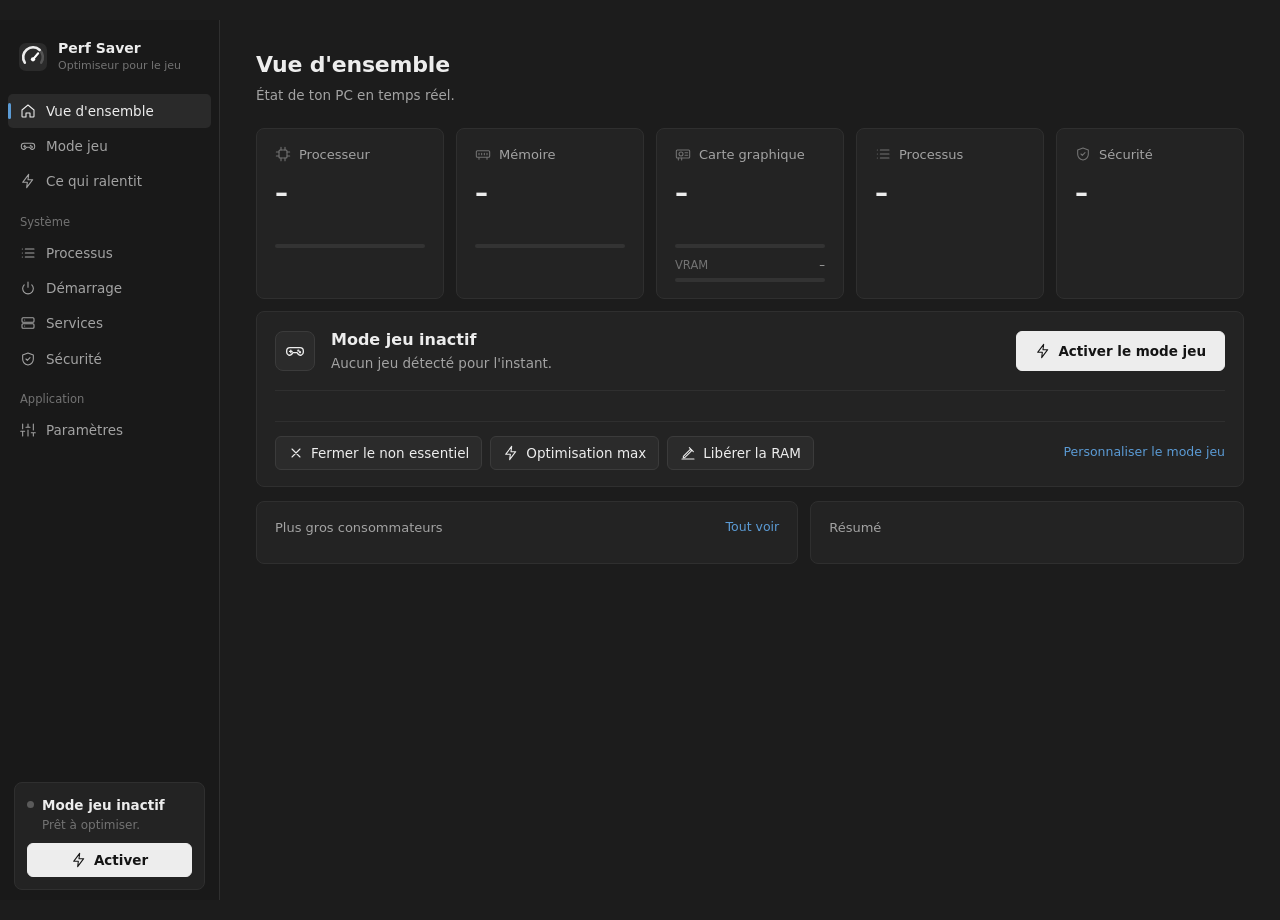
==== commit 10d5d073: "Perf Saver 1.5.1 : logo, arc blanc aligné sur l'arc gris L'arc blanc du compteur se terminait sur un" ====
--- a/ui/index.html
+++ b/ui/index.html
@@ -211,7 +211,7 @@
 <div class="app">
   <nav>
     <div class="brand">
-      <svg width="30" height="30" viewBox="0 0 64 64"><rect x="2" y="2" width="60" height="60" rx="15" fill="#2b2b2b"/><path d="M14.5 44A21 21 0 1 1 49.5 44" fill="none" stroke="#555" stroke-width="5.5" stroke-linecap="round"/><path d="M14.5 44A21 21 0 0 1 43.8 19.6" fill="none" stroke="#ededed" stroke-width="5.5" stroke-linecap="round"/><path d="M32 37 43 24" stroke="#fff" stroke-width="4.5" stroke-linecap="round"/><circle cx="32" cy="37" r="4.6" fill="#fff"/></svg>
+      <svg width="30" height="30" viewBox="0 0 64 64"><rect x="2" y="2" width="60" height="60" rx="15" fill="#2b2b2b"/><path d="M14.5 44A21 21 0 1 1 49.5 44" fill="none" stroke="#555" stroke-width="5.5" stroke-linecap="round"/><path d="M14.5 44A21 21 0 0 1 46.3 17.0" fill="none" stroke="#ededed" stroke-width="5.5" stroke-linecap="round"/><path d="M32 37 43 24" stroke="#fff" stroke-width="4.5" stroke-linecap="round"/><circle cx="32" cy="37" r="4.6" fill="#fff"/></svg>
       <div><b>Perf Saver</b><small id="ver">Optimiseur pour le jeu</small></div>
     </div>
     <a data-v="home" class="on"><svg class="i"><use href="#i-home"/></svg>Vue d'ensemble</a>
@@ -387,7 +387,7 @@
 <!-- Conditions + démarrage auto (premier lancement) -->
 <div class="modal hidden" id="mTerms">
   <div class="dlg">
-    <header><svg width="40" height="40" viewBox="0 0 64 64"><rect x="2" y="2" width="60" height="60" rx="15" fill="#333"/><path d="M14.5 44A21 21 0 1 1 49.5 44" fill="none" stroke="#555" stroke-width="5.5" stroke-linecap="round"/><path d="M14.5 44A21 21 0 0 1 43.8 19.6" fill="none" stroke="#ededed" stroke-width="5.5" stroke-linecap="round"/><path d="M32 37 43 24" stroke="#fff" stroke-width="4.5" stroke-linecap="round"/><circle cx="32" cy="37" r="4.6" fill="#fff"/></svg>
+    <header><svg width="40" height="40" viewBox="0 0 64 64"><rect x="2" y="2" width="60" height="60" rx="15" fill="#333"/><path d="M14.5 44A21 21 0 1 1 49.5 44" fill="none" stroke="#555" stroke-width="5.5" stroke-linecap="round"/><path d="M14.5 44A21 21 0 0 1 46.3 17.0" fill="none" stroke="#ededed" stroke-width="5.5" stroke-linecap="round"/><path d="M32 37 43 24" stroke="#fff" stroke-width="4.5" stroke-linecap="round"/><circle cx="32" cy="37" r="4.6" fill="#fff"/></svg>
       <div><h2>Bienvenue dans Perf Saver</h2><p>Merci de lire et d'accepter les conditions d'utilisation.</p></div></header>
     <div class="body">
       <div class="legalbox" id="termsText">
